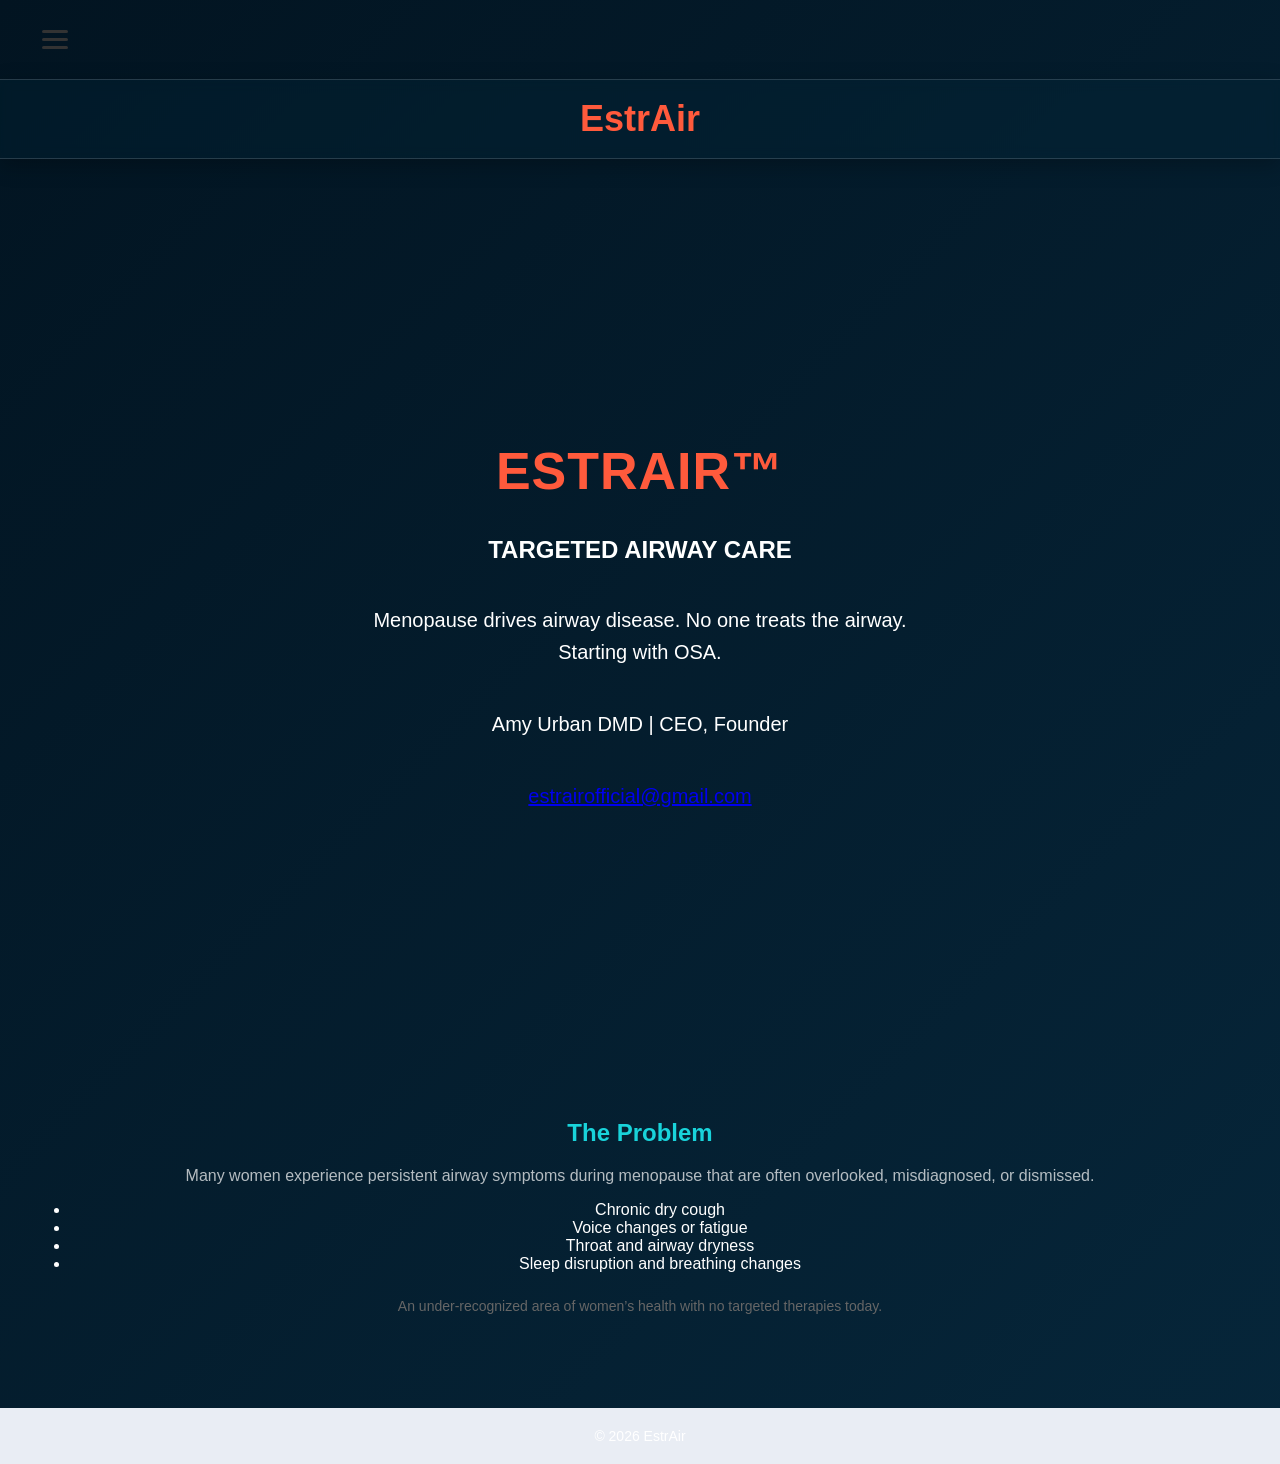
==== index.html @ f0785fed "Revise main title and enhance hero section content Updated main title and added hero subtitle and st" ====
<!DOCTYPE html>
<html>
<head>
<title>EstrAir</title>
<meta name="viewport" content="width=device-width, initial-scale=1">

<link rel="icon" type="image/png" href="favicon.png">

<link rel="stylesheet" href="style.css">
  
</head>

<body>

<nav>

<div class="menu-container">

<div class="menu-icon">
<span></span>
<span></span>
<span></span>
</div>

<div class="menu-dropdown">
<a href="index.html" class="active">Home</a>
<a href="about.html">About</a>
<a href="science.html">Science</a>
<a href="contact.html">Contact</a>
</div>

</div>

<div class="logo">

</div>

</nav>

<div class="full-banner">
  <h1>EstrAir</h1>
</div>

<div class="hero">

<h1 class="main-title">ESTRAIR™</h1>

<h2 class="hero-subtitle">TARGETED AIRWAY CARE</h2>

<p class="hero-statement">
Menopause drives airway disease. No one treats the airway.
<br>
Starting with OSA.
</p>

<p class="hero-founder">
Amy Urban DMD | CEO, Founder
</p>

<p class="hero-email">
<a href="mailto:estrairofficial@gmail.com">estrairofficial@gmail.com</a>
</p>

</div>

<section class="problem">

<h2>The Problem</h2>

<p>
Many women experience persistent airway symptoms during menopause that are often overlooked, misdiagnosed, or dismissed.
</p>

<ul>
<li>Chronic dry cough</li>
<li>Voice changes or fatigue</li>
<li>Throat and airway dryness</li>
<li>Sleep disruption and breathing changes</li>
</ul>

<p style="margin-top:25px; font-size:14px; color:#666;">
An under-recognized area of women’s health with no targeted therapies today.
</p>
  
</section>

<footer>
© 2026 EstrAir
</footer>

</body>
</html>
---- style.css ----
body{
margin:0;
font-family:Arial, sans-serif;
background:linear-gradient(135deg,#021421,#06263A);
color:white;
}

/* NAVIGATION BAR */

nav{
background:transparent;
padding:20px 40px;
box-shadow:none;

position:relative;
z-index:1000;
}

/* MENU CONTAINER */

.menu-container{
position:relative;
margin-left:-10px;
}

/* HAMBURGER ICON */

.menu-icon{
display:flex;
flex-direction:column;
gap:5px;
cursor:pointer;
padding:10px 12px;
border-radius:6px;
transition:background .2s ease;
}

.menu-icon:hover{
background:#FFF3ED;
}

/* HAMBURGER BARS */

.menu-icon span{
display:block;
width:26px;
height:3px;
background:#333;
border-radius:2px;
transition:all .3s ease;
}

/* X TRANSFORM */

.menu-container:hover .menu-icon span:nth-child(1){
transform:translateY(8px) rotate(45deg);
}

.menu-container:hover .menu-icon span:nth-child(2){
opacity:0;
}

.menu-container:hover .menu-icon span:nth-child(3){
transform:translateY(-8px) rotate(-45deg);
}

/* DROPDOWN */

.menu-dropdown a:hover{
color:#FF5A3C;
background:rgba(255,255,255,0.05);
}

.menu-dropdown{
opacity:0;
transform:translateY(-10px);
pointer-events:none;

position:absolute;
top:100%;
left:0;

background:rgba(0,0,0,0.9);
backdrop-filter:blur(10px);

border-radius:10px;
padding:8px 0;
min-width:200px;

transition:opacity .25s ease, transform .25s ease;
z-index:1001;
}

.menu-container:hover .menu-dropdown{
opacity:1;
transform:translateY(0);
pointer-events:auto;
transition-delay:0s;
}

/* MENU LINKS */

.menu-dropdown a{
display:block;
padding:12px 20px;
text-decoration:none;
color:white;
font-weight:600;
transition:background .2s ease, color .2s ease;
}

.menu-dropdown{
z-index:1001;
}

.menu-dropdown a:hover{
background:#FFF3ED;
color:#F26A3D;
}

/* LOGO */

.logo img{
height:50px;
display:block;
}

.logo{
display:flex;
align-items:center;
}

/* HERO SECTION */

.hero{
min-height:80vh;
display:flex;
flex-direction:column;
justify-content:center;
align-items:center;
text-align:center;
padding:80px 30px 40px 30px;
}

.hero h1{
font-size:52px;
margin-bottom:15px;
}



.subhead{
font-size:22px;
font-weight:400;
margin-bottom:20px;
opacity:.9;
}

.hero p{
font-size:20px;
max-width:700px;
line-height:1.6;
}

.cta{
margin-top:25px;
padding:14px 28px;
font-size:16px;
font-weight:600;
border:none;
border-radius:8px;
background:white;
color:#3E7F80;
cursor:pointer;
transition:all .25s ease;
}

.cta:hover{
background:#FFF3ED;
color:#F26A3D;
}

/* FOOTER */

footer{
text-align:center;
padding:20px;
background:#e9edf4;
font-size:14px;
}

/* CONTENT PAGE STYLING */

.page{
max-width:900px;
margin:auto;
padding:80px 30px;
}

/* PAGE TITLES */

.page h1{
font-size:42px;
color:#3E7F80;
margin-bottom:12px;
position:relative;
}

.page h1::after{
content:"";
display:block;
width:70px;
height:4px;
background:#F26A3D;
margin-top:12px;
border-radius:2px;
}

/* TEXT */

.page p{
font-size:18px;
line-height:1.7;
margin-bottom:20px;
}

/* LISTS */

.page ul{
line-height:1.7;
font-size:18px;
}

/* SUBTLE SECTION CARD */

.page-card{
background:rgba(255,255,255,0.05);
padding:40px;
border-radius:12px;
backdrop-filter:blur(6px);
-webkit-backdrop-filter:blur(6px);

border:1px solid rgba(255,255,255,0.1);
box-shadow:0 6px 20px rgba(0,0,0,0.3);
}

.page p{
color:rgba(255,255,255,0.75);
}

.page ul{
color:white;
}

.problem{
padding:80px 30px;
text-align:center;
background:transparent;
}

.problem h2{
color:#19D3DA;
}

.problem p{
color:rgba(255,255,255,0.7);
}

.problem li{
color:white;
}

@keyframes fadeInUp{
from{
opacity:0;
transform:translateY(10px);
}
to{
opacity:1;
transform:translateY(0);
}
}

.main-title{
font-size:72px;
font-weight:700;
color:#FF5A3C;
margin-bottom:20px;
letter-spacing:1px;
}

.divider{
width:220px;
height:4px;
background:#FF5A3C;
margin:20px auto 30px auto;
border-radius:2px;
}

.tagline{
font-size:36px;
font-weight:400;
color:#19D3DA;
margin-bottom:20px;
max-width:900px;
}

.subtext{
font-size:20px;
color:rgba(255,255,255,0.6);
}

/* FORCE DARK CARDS */
.page-card{
background:rgba(255,255,255,0.05) !important;
color:white !important;

backdrop-filter:blur(6px);
-webkit-backdrop-filter:blur(6px);

border:1px solid rgba(255,255,255,0.1);
box-shadow:0 6px 20px rgba(0,0,0,0.3);
}

.page,
.page p,
.page h1,
.page ul,
.page li{
color:white !important;
}

.full-banner{
width:100%;
background:rgba(0, 45, 65, 0.25);

padding:18px 0;
margin:0 0 20px 0;

display:flex;
justify-content:center;
align-items:center;

backdrop-filter:blur(6px);
-webkit-backdrop-filter:blur(6px);

border-top:1px solid rgba(255,255,255,0.15);
border-bottom:1px solid rgba(255,255,255,0.15);

box-shadow:0 6px 20px rgba(0,0,0,0.25);
}

.full-banner h1{
margin:0;
font-size:36px;
color:#FF5A3C;
}
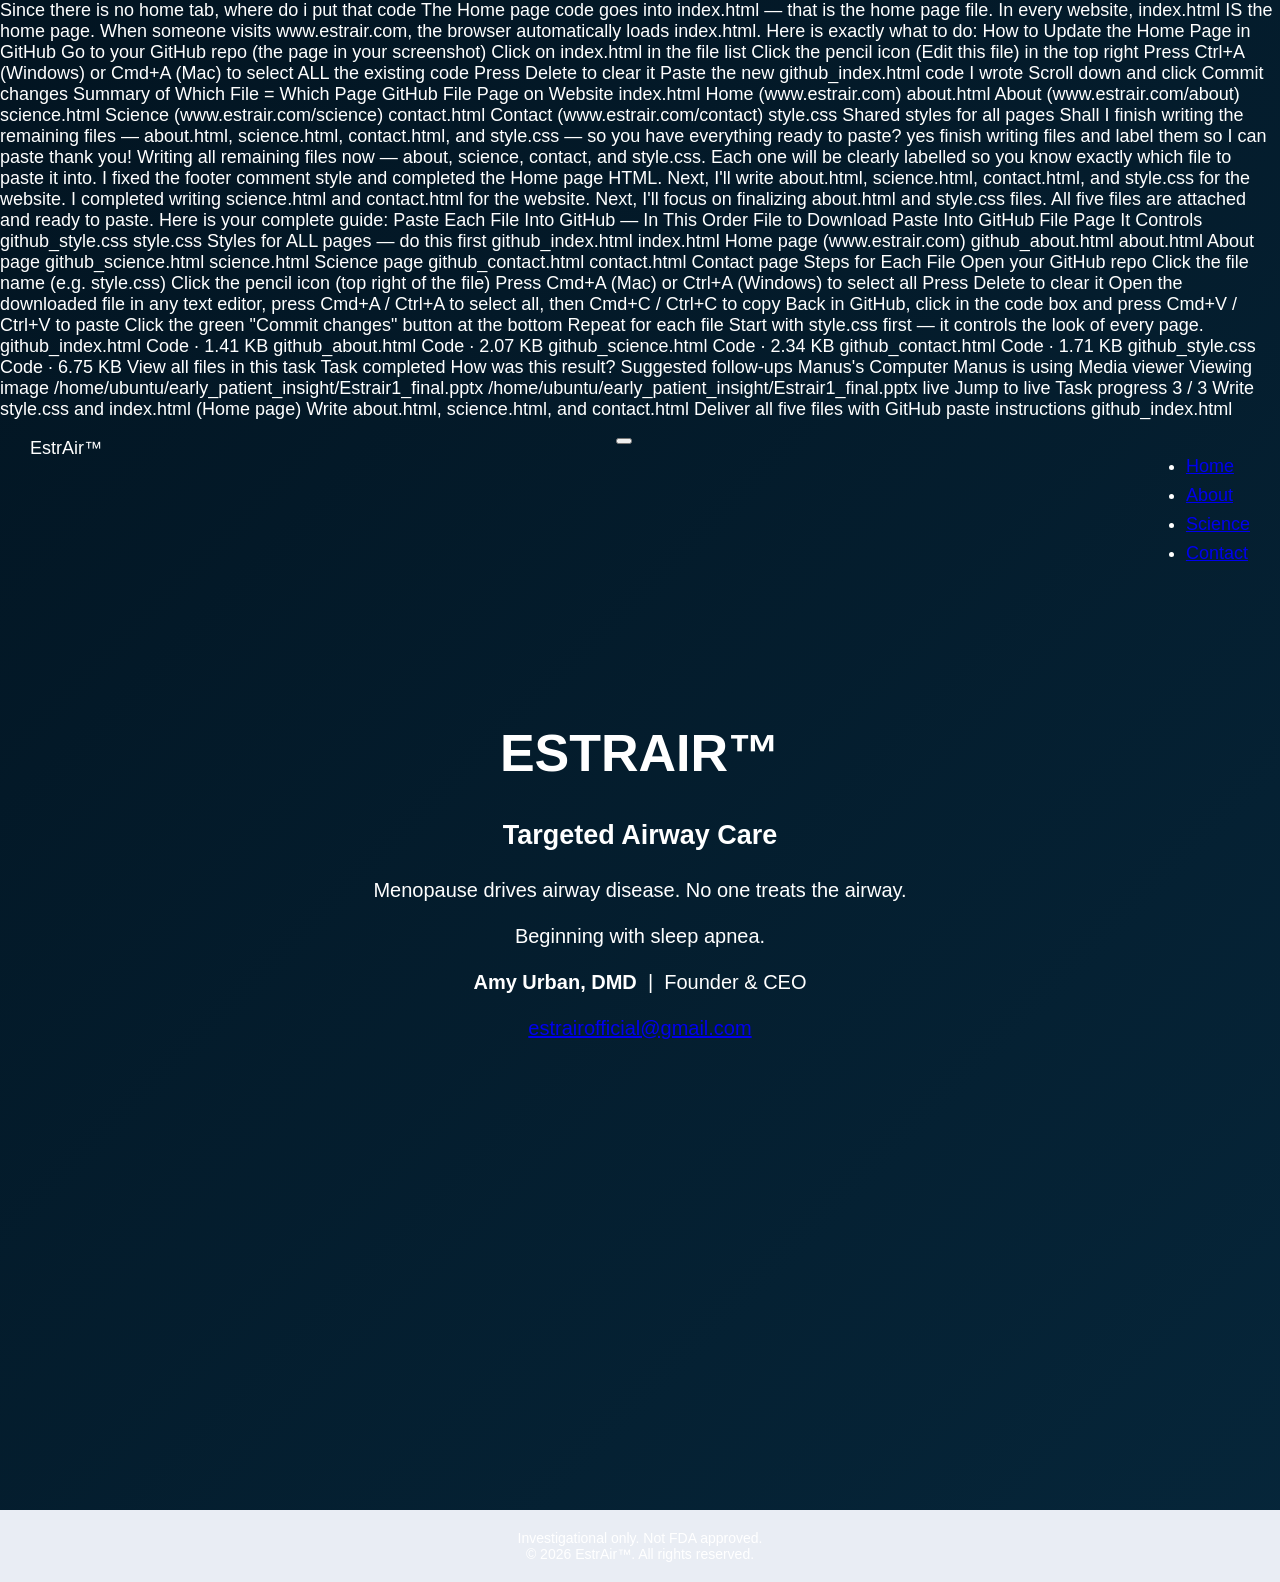
==== commit 3a079d12: "Revise index.html for home page layout and content Updated the home page HTML structure and content." ====
--- a/index.html
+++ b/index.html
@@ -1,92 +1,141 @@
+
+Since there is no home tab, where do i put that code
+The Home page code goes into index.html — that is the home page file. In every website, index.html IS the home page. When someone visits www.estrair.com, the browser automatically loads index.html.
+Here is exactly what to do:
+How to Update the Home Page in GitHub
+Go to your GitHub repo (the page in your screenshot)
+Click on index.html in the file list
+Click the pencil icon (Edit this file) in the top right
+Press Ctrl+A (Windows) or Cmd+A (Mac) to select ALL the existing code
+Press Delete to clear it
+Paste the new github_index.html code I wrote
+Scroll down and click Commit changes
+Summary of Which File = Which Page
+GitHub File
+Page on Website
+index.html
+Home (www.estrair.com)
+about.html
+About (www.estrair.com/about)
+science.html
+Science (www.estrair.com/science)
+contact.html
+Contact (www.estrair.com/contact)
+style.css
+Shared styles for all pages
+Shall I finish writing the remaining files — about.html, science.html, contact.html, and style.css — so you have everything ready to paste?
+yes finish writing files and label them so I can paste thank you!
+Writing all remaining files now — about, science, contact, and style.css. Each one will be clearly labelled so you know exactly which file to paste it into.
+I fixed the footer comment style and completed the Home page HTML. Next, I'll write about.html, science.html, contact.html, and style.css for the website.
+I completed writing science.html and contact.html for the website. Next, I'll focus on finalizing about.html and style.css files.
+All five files are attached and ready to paste. Here is your complete guide:
+Paste Each File Into GitHub — In This Order
+File to Download
+Paste Into GitHub File
+Page It Controls
+github_style.css
+style.css
+Styles for ALL pages — do this first
+github_index.html
+index.html
+Home page (www.estrair.com)
+github_about.html
+about.html
+About page
+github_science.html
+science.html
+Science page
+github_contact.html
+contact.html
+Contact page
+Steps for Each File
+Open your GitHub repo
+Click the file name (e.g. style.css)
+Click the pencil icon (top right of the file)
+Press Cmd+A (Mac) or Ctrl+A (Windows) to select all
+Press Delete to clear it
+Open the downloaded file in any text editor, press Cmd+A / Ctrl+A to select all, then Cmd+C / Ctrl+C to copy
+Back in GitHub, click in the code box and press Cmd+V / Ctrl+V to paste
+Click the green "Commit changes" button at the bottom
+Repeat for each file
+Start with style.css first — it controls the look of every page.
+github_index.html
+Code · 1.41 KB
+github_about.html
+Code · 2.07 KB
+github_science.html
+Code · 2.34 KB
+github_contact.html
+Code · 1.71 KB
+github_style.css
+Code · 6.75 KB
+View all files in this task
+Task completed
+How was this result?
+Suggested follow-ups
+
+
+
+Manus's Computer
+Manus is using Media viewer
+Viewing image
+/home/ubuntu/early_patient_insight/Estrair1_final.pptx
+/home/ubuntu/early_patient_insight/Estrair1_final.pptx
+
+
+live
+
+Jump to live
+Task progress
+
+3 / 3
+Write style.css and index.html (Home page)
+Write about.html, science.html, and contact.html
+Deliver all five files with GitHub paste instructions
+github_index.html
 <!DOCTYPE html>
-<html>
+<html lang="en">
 <head>
-<title>EstrAir</title>
-<meta name="viewport" content="width=device-width, initial-scale=1">
-
-<link rel="icon" type="image/png" href="favicon.png">
-
-<link rel="stylesheet" href="style.css">
-  
+  <meta charset="UTF-8" />
+  <meta name="viewport" content="width=device-width, initial-scale=1.0" />
+  <title>EstrAir</title>
+  <link rel="stylesheet" href="style.css" />
+  <link rel="icon" href="favicon.png" />
 </head>
-
 <body>
 
-<nav>
+  <!-- Navigation -->
+  <nav>
+    <span class="nav-logo">EstrAir&trade;</span>
+    <button class="nav-toggle" onclick="document.querySelector('.nav-links').classList.toggle('open')" aria-label="Menu">
+      <span></span><span></span><span></span>
+    </button>
+    <ul class="nav-links">
+      <li><a href="index.html" class="active">Home</a></li>
+      <li><a href="about.html">About</a></li>
+      <li><a href="science.html">Science</a></li>
+      <li><a href="contact.html">Contact</a></li>
+    </ul>
+  </nav>
 
-<div class="menu-container">
+  <!-- Hero Section -->
+  <main class="hero">
+    <h1>ESTRAIR&trade;</h1>
+    <h2>Targeted Airway Care</h2>
+    <div class="hero-divider"></div>
+    <p>Menopause drives airway disease. No one treats the airway.</p>
+    <p>Beginning with sleep apnea.</p>
+    <div class="founder">
+      <p><strong>Amy Urban, DMD</strong> &nbsp;|&nbsp; Founder &amp; CEO</p>
+      <p><a href="mailto:estrairofficial@gmail.com">estrairofficial@gmail.com</a></p>
+    </div>
+  </main>
 
-<div class="menu-icon">
-<span></span>
-<span></span>
-<span></span>
-</div>
-
-<div class="menu-dropdown">
-<a href="index.html" class="active">Home</a>
-<a href="about.html">About</a>
-<a href="science.html">Science</a>
-<a href="contact.html">Contact</a>
-</div>
-
-</div>
-
-<div class="logo">
-
-</div>
-
-</nav>
-
-<div class="full-banner">
-  <h1>EstrAir</h1>
-</div>
-
-<div class="hero">
-
-<h1 class="main-title">ESTRAIR™</h1>
-
-<h2 class="hero-subtitle">TARGETED AIRWAY CARE</h2>
-
-<p class="hero-statement">
-Menopause drives airway disease. No one treats the airway.
-<br>
-Starting with OSA.
-</p>
-
-<p class="hero-founder">
-Amy Urban DMD | CEO, Founder
-</p>
-
-<p class="hero-email">
-<a href="mailto:estrairofficial@gmail.com">estrairofficial@gmail.com</a>
-</p>
-
-</div>
-
-<section class="problem">
-
-<h2>The Problem</h2>
-
-<p>
-Many women experience persistent airway symptoms during menopause that are often overlooked, misdiagnosed, or dismissed.
-</p>
-
-<ul>
-<li>Chronic dry cough</li>
-<li>Voice changes or fatigue</li>
-<li>Throat and airway dryness</li>
-<li>Sleep disruption and breathing changes</li>
-</ul>
-
-<p style="margin-top:25px; font-size:14px; color:#666;">
-An under-recognized area of women’s health with no targeted therapies today.
-</p>
-  
-</section>
-
-<footer>
-© 2026 EstrAir
-</footer>
+  <!-- Footer -->
+  <footer>
+    <div>Investigational only. Not FDA approved.</div>
+    <div class="copyright">&copy; 2026 EstrAir&trade;. All rights reserved.</div>
+  </footer>
 
 </body>
 </html>
--- a/style.css
+++ b/style.css
@@ -9,125 +9,83 @@
 
 nav{
 background:transparent;
-padding:20px 40px;
+padding:18px 30px 8px 30px;
 box-shadow:none;
 
 position:relative;
 z-index:1000;
-}
-
-/* MENU CONTAINER */
+
+display:flex;
+justify-content:space-between;
+align-items:flex-start;
+}
+
+/* MENU */
 
 .menu-container{
 position:relative;
-margin-left:-10px;
-}
-
-/* HAMBURGER ICON */
+z-index:2000;
+}
 
 .menu-icon{
+background:none;
+border:none;
+cursor:pointer;
 display:flex;
 flex-direction:column;
 gap:5px;
-cursor:pointer;
-padding:10px 12px;
-border-radius:6px;
-transition:background .2s ease;
-}
-
-.menu-icon:hover{
-background:#FFF3ED;
-}
-
-/* HAMBURGER BARS */
+padding:10px;
+}
 
 .menu-icon span{
+width:28px;
+height:3px;
+background:white;
+border-radius:3px;
 display:block;
-width:26px;
-height:3px;
-background:#333;
-border-radius:2px;
-transition:all .3s ease;
-}
-
-/* X TRANSFORM */
-
-.menu-container:hover .menu-icon span:nth-child(1){
-transform:translateY(8px) rotate(45deg);
-}
-
-.menu-container:hover .menu-icon span:nth-child(2){
-opacity:0;
-}
-
-.menu-container:hover .menu-icon span:nth-child(3){
-transform:translateY(-8px) rotate(-45deg);
-}
-
-/* DROPDOWN */
-
-.menu-dropdown a:hover{
-color:#FF5A3C;
-background:rgba(255,255,255,0.05);
 }
 
 .menu-dropdown{
-opacity:0;
-transform:translateY(-10px);
-pointer-events:none;
-
+display:none;
 position:absolute;
-top:100%;
+top:52px;
 left:0;
-
-background:rgba(0,0,0,0.9);
-backdrop-filter:blur(10px);
-
-border-radius:10px;
-padding:8px 0;
-min-width:200px;
-
-transition:opacity .25s ease, transform .25s ease;
-z-index:1001;
-}
-
-.menu-container:hover .menu-dropdown{
-opacity:1;
-transform:translateY(0);
-pointer-events:auto;
-transition-delay:0s;
-}
-
-/* MENU LINKS */
+background:rgba(0,0,0,.94);
+border-radius:12px;
+min-width:220px;
+padding:10px 0;
+box-shadow:0 12px 24px rgba(0,0,0,.4);
+}
+
+.menu-dropdown.show{
+display:block;
+}
 
 .menu-dropdown a{
 display:block;
-padding:12px 20px;
+padding:14px 22px;
+color:white;
 text-decoration:none;
-color:white;
+font-size:22px;
 font-weight:600;
-transition:background .2s ease, color .2s ease;
-}
-
-.menu-dropdown{
-z-index:1001;
 }
 
 .menu-dropdown a:hover{
-background:#FFF3ED;
-color:#F26A3D;
+background:rgba(255,255,255,.08);
+color:#FF5A3C;
 }
 
 /* LOGO */
-
-.logo img{
-height:50px;
-display:block;
-}
 
 .logo{
 display:flex;
 align-items:center;
+margin-top:18px;
+}
+
+.logo img{
+height:30px;
+display:block;
 }
 
 /* HERO SECTION */
@@ -330,28 +288,202 @@
 color:white !important;
 }
 
-.full-banner{
-width:100%;
-background:rgba(0, 45, 65, 0.25);
-
-padding:18px 0;
-margin:0 0 20px 0;
-
+/* NEW HOME HERO */
+
+.main-title{
+font-size:96px;
+font-weight:800;
+letter-spacing:2px;
+color:#FF5A3C;
+margin:0 0 2px 0;
+line-height:.92;
+}
+
+.hero-subtitle{
+font-size:28px;
+font-weight:700;
+color:white;
+margin-top:0;
+margin-bottom:34px;
+letter-spacing:1px;
+}
+
+.hero-statement{
+font-size:34px;
+font-weight:400;
+color:#19D3DA;
+line-height:1.45;
+max-width:950px;
+margin-bottom:65px;
+}
+
+.hero-founder{
+font-size:24px;
+margin-top:22px;
+margin-bottom:6px;
+font-weight:400;
+}
+
+.hero-email a{
+font-size:20px;
+color:#7EEBFF;
+text-decoration:none;
+display:inline-block;
+margin-top:0;
+}
+
+.hero-email a:hover{
+color:#FF5A3C;
+}
+
+.hero{
+min-height:88vh;
 display:flex;
-justify-content:center;
+flex-direction:column;
+justify-content:flex-start;
 align-items:center;
-
-backdrop-filter:blur(6px);
--webkit-backdrop-filter:blur(6px);
-
-border-top:1px solid rgba(255,255,255,0.15);
-border-bottom:1px solid rgba(255,255,255,0.15);
-
-box-shadow:0 6px 20px rgba(0,0,0,0.25);
-}
-
-.full-banner h1{
-margin:0;
-font-size:36px;
-color:#FF5A3C;
-}
+text-align:center;
+padding:90px 30px 30px 30px;
+}
+
+@media (max-width: 768px){
+
+nav{
+padding:14px 16px 6px 16px;
+}
+
+.logo{
+margin-top:12px;
+}
+
+.logo img{
+height:26px;
+}
+
+.main-title{
+font-size:46px;
+}
+
+.hero-subtitle{
+font-size:20px;
+margin-bottom:28px;
+}
+
+.hero-statement{
+font-size:22px;
+line-height:1.45;
+margin-bottom:35px;
+}
+
+.hero-founder{
+font-size:18px;
+}
+
+.hero-email a{
+font-size:16px;
+}
+
+.hero{
+padding:40px 20px 60px 20px;
+min-height:82vh;
+}
+
+.menu-dropdown{
+top:42px;
+min-width:170px;
+}
+
+.menu-dropdown a{
+font-size:18px;
+padding:14px 18px;
+}
+
+footer{
+font-size:12px;
+padding:18px;
+}
+
+}
+
+p,
+li,
+.hero-statement,
+.hero-founder,
+.hero-email,
+.page p,
+.problem p{
+font-weight:400 !important;
+}
+
+.science-note{
+font-size:15px;
+line-height:1.5;
+color:rgba(255,255,255,0.62);
+margin-top:8px;
+margin-bottom:0;
+font-weight:400;
+}
+
+p{
+margin-top:0;
+margin-bottom:14px;
+}
+
+li{
+margin-bottom:8px;
+}
+
+.page{
+padding:60px 30px;
+}
+
+.hero-statement{
+margin-bottom:28px;
+line-height:1.35;
+}
+
+.page p,
+.problem p{
+line-height:1.55;
+}
+
+.page-disclaimer{
+font-size:13px;
+line-height:1.4;
+color:rgba(255,255,255,0.52);
+margin-top:18px;
+margin-bottom:0;
+font-weight:400;
+}
+
+/* FORCE SCIENCE NOTES SMALLER */
+.science-note{
+font-size:14px !important;
+line-height:1.45 !important;
+color:rgba(255,255,255,0.58) !important;
+margin-top:6px !important;
+margin-bottom:0 !important;
+font-weight:400 !important;
+max-width:700px;
+}
+
+/* GLOBAL TYPOGRAPHY BOOST */
+
+body{
+font-size:18px;
+}
+
+.page p,
+.problem p,
+.page li,
+.problem li{
+font-size:20px;
+}
+
+.page h1{
+font-size:46px;
+}
+
+.menu-dropdown a{
+font-size:24px;
+}
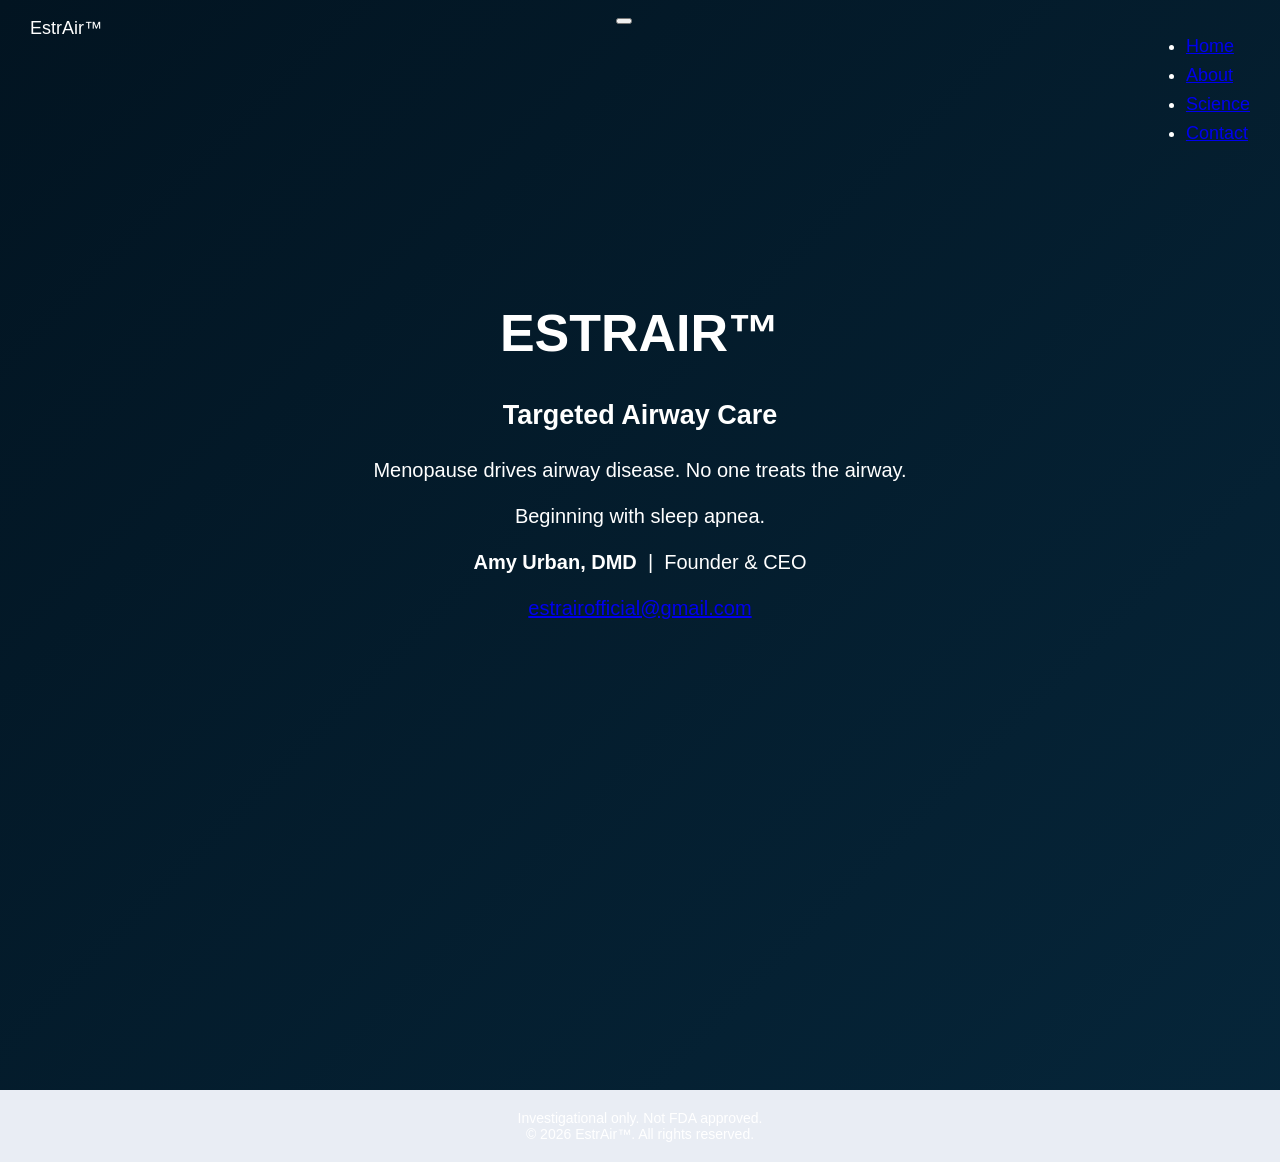
==== commit 41c6e2dc: "Complete Home page HTML and update instructions Updated the index.html file with the complete Home p" ====
--- a/index.html
+++ b/index.html
@@ -1,98 +1,3 @@
-
-Since there is no home tab, where do i put that code
-The Home page code goes into index.html — that is the home page file. In every website, index.html IS the home page. When someone visits www.estrair.com, the browser automatically loads index.html.
-Here is exactly what to do:
-How to Update the Home Page in GitHub
-Go to your GitHub repo (the page in your screenshot)
-Click on index.html in the file list
-Click the pencil icon (Edit this file) in the top right
-Press Ctrl+A (Windows) or Cmd+A (Mac) to select ALL the existing code
-Press Delete to clear it
-Paste the new github_index.html code I wrote
-Scroll down and click Commit changes
-Summary of Which File = Which Page
-GitHub File
-Page on Website
-index.html
-Home (www.estrair.com)
-about.html
-About (www.estrair.com/about)
-science.html
-Science (www.estrair.com/science)
-contact.html
-Contact (www.estrair.com/contact)
-style.css
-Shared styles for all pages
-Shall I finish writing the remaining files — about.html, science.html, contact.html, and style.css — so you have everything ready to paste?
-yes finish writing files and label them so I can paste thank you!
-Writing all remaining files now — about, science, contact, and style.css. Each one will be clearly labelled so you know exactly which file to paste it into.
-I fixed the footer comment style and completed the Home page HTML. Next, I'll write about.html, science.html, contact.html, and style.css for the website.
-I completed writing science.html and contact.html for the website. Next, I'll focus on finalizing about.html and style.css files.
-All five files are attached and ready to paste. Here is your complete guide:
-Paste Each File Into GitHub — In This Order
-File to Download
-Paste Into GitHub File
-Page It Controls
-github_style.css
-style.css
-Styles for ALL pages — do this first
-github_index.html
-index.html
-Home page (www.estrair.com)
-github_about.html
-about.html
-About page
-github_science.html
-science.html
-Science page
-github_contact.html
-contact.html
-Contact page
-Steps for Each File
-Open your GitHub repo
-Click the file name (e.g. style.css)
-Click the pencil icon (top right of the file)
-Press Cmd+A (Mac) or Ctrl+A (Windows) to select all
-Press Delete to clear it
-Open the downloaded file in any text editor, press Cmd+A / Ctrl+A to select all, then Cmd+C / Ctrl+C to copy
-Back in GitHub, click in the code box and press Cmd+V / Ctrl+V to paste
-Click the green "Commit changes" button at the bottom
-Repeat for each file
-Start with style.css first — it controls the look of every page.
-github_index.html
-Code · 1.41 KB
-github_about.html
-Code · 2.07 KB
-github_science.html
-Code · 2.34 KB
-github_contact.html
-Code · 1.71 KB
-github_style.css
-Code · 6.75 KB
-View all files in this task
-Task completed
-How was this result?
-Suggested follow-ups
-
-
-
-Manus's Computer
-Manus is using Media viewer
-Viewing image
-/home/ubuntu/early_patient_insight/Estrair1_final.pptx
-/home/ubuntu/early_patient_insight/Estrair1_final.pptx
-
-
-live
-
-Jump to live
-Task progress
-
-3 / 3
-Write style.css and index.html (Home page)
-Write about.html, science.html, and contact.html
-Deliver all five files with GitHub paste instructions
-github_index.html
 <!DOCTYPE html>
 <html lang="en">
 <head>
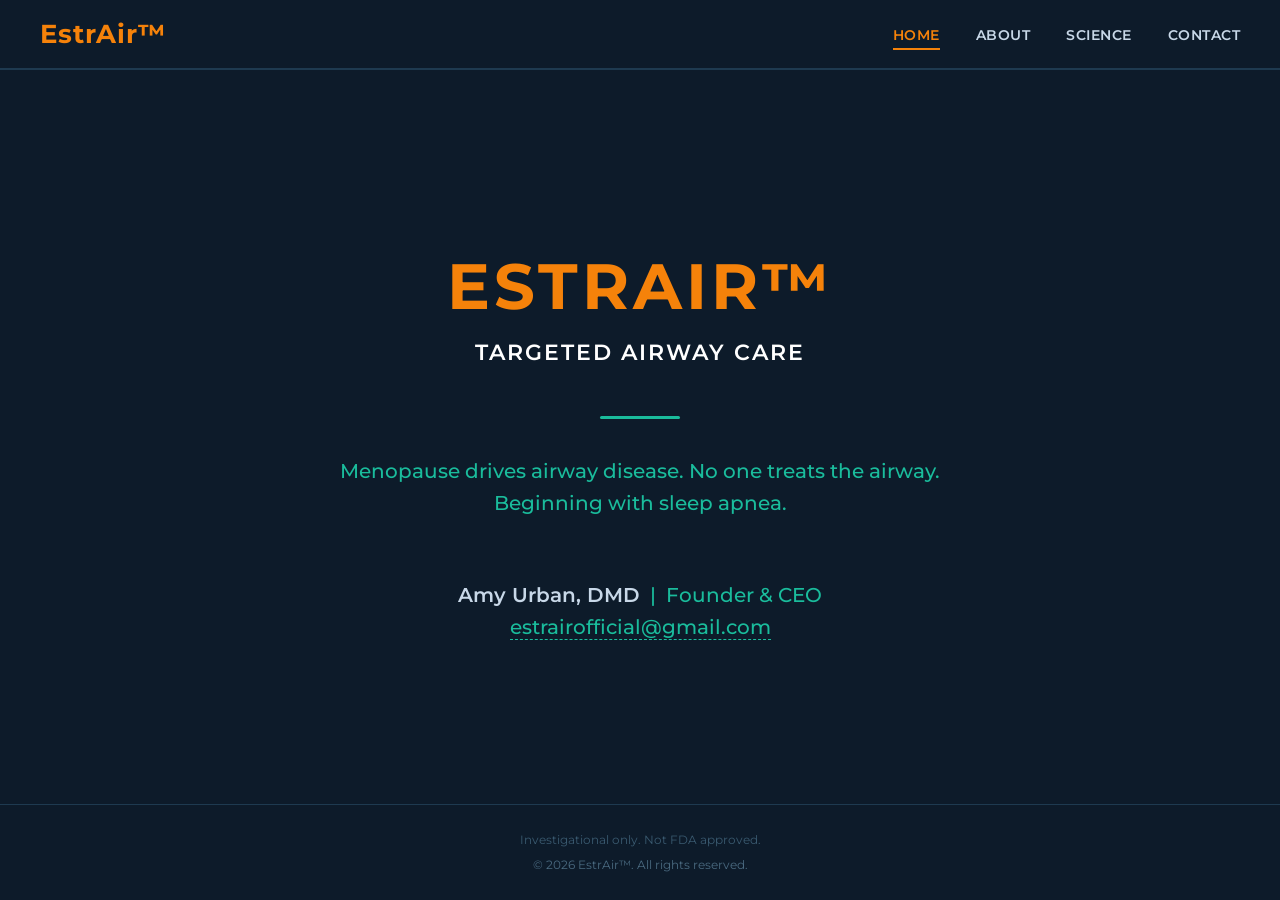
==== commit 5216f498: "Re-add nav logo to index.html" ====
--- a/index.html
+++ b/index.html
@@ -8,13 +8,11 @@
   <link rel="icon" href="favicon.png" />
 </head>
 <body>
-
-  <!-- Navigation -->
   <nav>
-    <span class="nav-logo">EstrAir&trade;</span>
     <button class="nav-toggle" onclick="document.querySelector('.nav-links').classList.toggle('open')" aria-label="Menu">
       <span></span><span></span><span></span>
     </button>
+    <span class="nav-logo">EstrAir&trade;</span>
     <ul class="nav-links">
       <li><a href="index.html" class="active">Home</a></li>
       <li><a href="about.html">About</a></li>
@@ -22,8 +20,6 @@
       <li><a href="contact.html">Contact</a></li>
     </ul>
   </nav>
-
-  <!-- Hero Section -->
   <main class="hero">
     <h1>ESTRAIR&trade;</h1>
     <h2>Targeted Airway Care</h2>
@@ -35,12 +31,9 @@
       <p><a href="mailto:estrairofficial@gmail.com">estrairofficial@gmail.com</a></p>
     </div>
   </main>
-
-  <!-- Footer -->
   <footer>
     <div>Investigational only. Not FDA approved.</div>
     <div class="copyright">&copy; 2026 EstrAir&trade;. All rights reserved.</div>
   </footer>
-
 </body>
 </html>
--- a/style.css
+++ b/style.css
@@ -1,489 +1,56 @@
-body{
-margin:0;
-font-family:Arial, sans-serif;
-background:linear-gradient(135deg,#021421,#06263A);
-color:white;
+@import url('https://fonts.googleapis.com/css2?family=Montserrat:wght@400;500;600;700&display=swap' );
+
+*, *::before, *::after { box-sizing: border-box; margin: 0; padding: 0; }
+html { scroll-behavior: smooth; }
+body { font-family: 'Montserrat', sans-serif; background-color: #0D1B2A; color: #C8D8E8; min-height: 100vh; display: flex; flex-direction: column; }
+a { text-decoration: none; color: inherit; }
+
+nav { background-color: #0D1B2A; border-bottom: 2px solid #1E3A50; padding: 0 40px; display: flex; align-items: center; justify-content: space-between; height: 70px; position: sticky; top: 0; z-index: 100; }
+.nav-logo { font-size: 26px; font-weight: 700; color: #F5820A; letter-spacing: 1px; }
+.nav-links { display: flex; gap: 36px; list-style: none; }
+.nav-links a { font-size: 14px; font-weight: 600; color: #C8D8E8; letter-spacing: 0.5px; text-transform: uppercase; padding-bottom: 4px; border-bottom: 2px solid transparent; transition: color 0.25s, border-color 0.25s; }
+.nav-links a:hover, .nav-links a.active { color: #F5820A; border-bottom-color: #F5820A; }
+.nav-toggle { display: none; flex-direction: column; gap: 5px; cursor: pointer; background: none; border: none; padding: 4px; }
+.nav-toggle span { display: block; width: 26px; height: 2px; background: #C8D8E8; border-radius: 2px; }
+
+.page-wrapper { flex: 1; display: flex; justify-content: center; align-items: flex-start; padding: 80px 20px; }
+.card { background-color: #162535; border-radius: 14px; padding: 60px 64px; max-width: 820px; width: 100%; box-shadow: 0 12px 40px rgba(0,0,0,0.5); }
+.card.accent-orange { border-top: 5px solid #F5820A; }
+.card.accent-teal { border-top: 5px solid #1ABC9C; }
+.card h1 { font-size: 34px; font-weight: 700; color: #FFFFFF; margin-bottom: 24px; padding-bottom: 14px; border-bottom: 3px solid #F5820A; display: inline-block; }
+.card.accent-teal h1 { border-bottom-color: #1ABC9C; }
+.card p { font-size: 18px; line-height: 1.85; color: #C8D8E8; margin-bottom: 22px; }
+.card p.highlight { color: #1ABC9C; font-weight: 600; }
+
+.card ul.science-list { list-style: none; padding: 0; margin-bottom: 28px; }
+.card ul.science-list li { font-size: 18px; line-height: 1.85; color: #C8D8E8; margin-bottom: 16px; padding-left: 32px; position: relative; }
+.card ul.science-list li::before { content: "•"; color: #F5820A; font-size: 22px; font-weight: 700; position: absolute; left: 0; top: 0px; }
+
+.disclaimer { margin-top: 40px; font-size: 12px; line-height: 1.7; color: #6B8BA4; font-style: italic; border-top: 1px solid #1E3A50; padding-top: 18px; }
+
+.email-btn { display: inline-block; margin-top: 10px; font-size: 18px; font-weight: 600; color: #1ABC9C; padding: 16px 32px; border: 2px solid #1ABC9C; border-radius: 8px; background-color: rgba(26,188,156,0.06); transition: background-color 0.3s, color 0.3s; }
+.email-btn:hover { background-color: #1ABC9C; color: #0D1B2A; }
+
+footer { text-align: center; padding: 24px 20px; font-size: 12px; color: #3A5A70; border-top: 1px solid #1E3A50; line-height: 1.8; }
+footer .copyright { color: #4A6A80; font-size: 12px; margin-top: 4px; }
+
+.hero { flex: 1; display: flex; flex-direction: column; justify-content: center; align-items: center; text-align: center; padding: 100px 20px 80px; }
+.hero h1 { font-size: 64px; font-weight: 700; color: #F5820A; letter-spacing: 4px; margin-bottom: 14px; }
+.hero h2 { font-size: 22px; font-weight: 600; color: #FFFFFF; letter-spacing: 2px; margin-bottom: 50px; text-transform: uppercase; }
+.hero-divider { width: 80px; height: 3px; background: #1ABC9C; margin: 0 auto 40px; border-radius: 2px; }
+.hero p { font-size: 20px; color: #1ABC9C; margin-bottom: 8px; font-weight: 500; }
+.hero .founder { margin-top: 60px; font-size: 15px; color: #7A9BB5; }
+.hero .founder strong { color: #C8D8E8; font-weight: 600; }
+.hero .founder a { color: #1ABC9C; border-bottom: 1px dashed #1ABC9C; }
+.hero .founder a:hover { color: #F5820A; }
+
+@media (max-width: 768px) {
+  .nav-links { display: none; flex-direction: column; position: absolute; top: 70px; left: 0; right: 0; background: #0D1B2A; padding: 20px 30px; gap: 20px; border-bottom: 2px solid #1E3A50; }
+  .nav-links.open { display: flex; }
+  .nav-toggle { display: flex; }
+  .hero h1 { font-size: 42px; }
+  .hero h2 { font-size: 18px; }
+  .card { padding: 40px 24px; }
+  .card h1 { font-size: 26px; }
+  .card p, .card ul.science-list li { font-size: 16px; }
 }
-
-/* NAVIGATION BAR */
-
-nav{
-background:transparent;
-padding:18px 30px 8px 30px;
-box-shadow:none;
-
-position:relative;
-z-index:1000;
-
-display:flex;
-justify-content:space-between;
-align-items:flex-start;
-}
-
-/* MENU */
-
-.menu-container{
-position:relative;
-z-index:2000;
-}
-
-.menu-icon{
-background:none;
-border:none;
-cursor:pointer;
-display:flex;
-flex-direction:column;
-gap:5px;
-padding:10px;
-}
-
-.menu-icon span{
-width:28px;
-height:3px;
-background:white;
-border-radius:3px;
-display:block;
-}
-
-.menu-dropdown{
-display:none;
-position:absolute;
-top:52px;
-left:0;
-background:rgba(0,0,0,.94);
-border-radius:12px;
-min-width:220px;
-padding:10px 0;
-box-shadow:0 12px 24px rgba(0,0,0,.4);
-}
-
-.menu-dropdown.show{
-display:block;
-}
-
-.menu-dropdown a{
-display:block;
-padding:14px 22px;
-color:white;
-text-decoration:none;
-font-size:22px;
-font-weight:600;
-}
-
-.menu-dropdown a:hover{
-background:rgba(255,255,255,.08);
-color:#FF5A3C;
-}
-
-/* LOGO */
-
-.logo{
-display:flex;
-align-items:center;
-margin-top:18px;
-}
-
-.logo img{
-height:30px;
-display:block;
-}
-
-/* HERO SECTION */
-
-.hero{
-min-height:80vh;
-display:flex;
-flex-direction:column;
-justify-content:center;
-align-items:center;
-text-align:center;
-padding:80px 30px 40px 30px;
-}
-
-.hero h1{
-font-size:52px;
-margin-bottom:15px;
-}
-
-
-
-.subhead{
-font-size:22px;
-font-weight:400;
-margin-bottom:20px;
-opacity:.9;
-}
-
-.hero p{
-font-size:20px;
-max-width:700px;
-line-height:1.6;
-}
-
-.cta{
-margin-top:25px;
-padding:14px 28px;
-font-size:16px;
-font-weight:600;
-border:none;
-border-radius:8px;
-background:white;
-color:#3E7F80;
-cursor:pointer;
-transition:all .25s ease;
-}
-
-.cta:hover{
-background:#FFF3ED;
-color:#F26A3D;
-}
-
-/* FOOTER */
-
-footer{
-text-align:center;
-padding:20px;
-background:#e9edf4;
-font-size:14px;
-}
-
-/* CONTENT PAGE STYLING */
-
-.page{
-max-width:900px;
-margin:auto;
-padding:80px 30px;
-}
-
-/* PAGE TITLES */
-
-.page h1{
-font-size:42px;
-color:#3E7F80;
-margin-bottom:12px;
-position:relative;
-}
-
-.page h1::after{
-content:"";
-display:block;
-width:70px;
-height:4px;
-background:#F26A3D;
-margin-top:12px;
-border-radius:2px;
-}
-
-/* TEXT */
-
-.page p{
-font-size:18px;
-line-height:1.7;
-margin-bottom:20px;
-}
-
-/* LISTS */
-
-.page ul{
-line-height:1.7;
-font-size:18px;
-}
-
-/* SUBTLE SECTION CARD */
-
-.page-card{
-background:rgba(255,255,255,0.05);
-padding:40px;
-border-radius:12px;
-backdrop-filter:blur(6px);
--webkit-backdrop-filter:blur(6px);
-
-border:1px solid rgba(255,255,255,0.1);
-box-shadow:0 6px 20px rgba(0,0,0,0.3);
-}
-
-.page p{
-color:rgba(255,255,255,0.75);
-}
-
-.page ul{
-color:white;
-}
-
-.problem{
-padding:80px 30px;
-text-align:center;
-background:transparent;
-}
-
-.problem h2{
-color:#19D3DA;
-}
-
-.problem p{
-color:rgba(255,255,255,0.7);
-}
-
-.problem li{
-color:white;
-}
-
-@keyframes fadeInUp{
-from{
-opacity:0;
-transform:translateY(10px);
-}
-to{
-opacity:1;
-transform:translateY(0);
-}
-}
-
-.main-title{
-font-size:72px;
-font-weight:700;
-color:#FF5A3C;
-margin-bottom:20px;
-letter-spacing:1px;
-}
-
-.divider{
-width:220px;
-height:4px;
-background:#FF5A3C;
-margin:20px auto 30px auto;
-border-radius:2px;
-}
-
-.tagline{
-font-size:36px;
-font-weight:400;
-color:#19D3DA;
-margin-bottom:20px;
-max-width:900px;
-}
-
-.subtext{
-font-size:20px;
-color:rgba(255,255,255,0.6);
-}
-
-/* FORCE DARK CARDS */
-.page-card{
-background:rgba(255,255,255,0.05) !important;
-color:white !important;
-
-backdrop-filter:blur(6px);
--webkit-backdrop-filter:blur(6px);
-
-border:1px solid rgba(255,255,255,0.1);
-box-shadow:0 6px 20px rgba(0,0,0,0.3);
-}
-
-.page,
-.page p,
-.page h1,
-.page ul,
-.page li{
-color:white !important;
-}
-
-/* NEW HOME HERO */
-
-.main-title{
-font-size:96px;
-font-weight:800;
-letter-spacing:2px;
-color:#FF5A3C;
-margin:0 0 2px 0;
-line-height:.92;
-}
-
-.hero-subtitle{
-font-size:28px;
-font-weight:700;
-color:white;
-margin-top:0;
-margin-bottom:34px;
-letter-spacing:1px;
-}
-
-.hero-statement{
-font-size:34px;
-font-weight:400;
-color:#19D3DA;
-line-height:1.45;
-max-width:950px;
-margin-bottom:65px;
-}
-
-.hero-founder{
-font-size:24px;
-margin-top:22px;
-margin-bottom:6px;
-font-weight:400;
-}
-
-.hero-email a{
-font-size:20px;
-color:#7EEBFF;
-text-decoration:none;
-display:inline-block;
-margin-top:0;
-}
-
-.hero-email a:hover{
-color:#FF5A3C;
-}
-
-.hero{
-min-height:88vh;
-display:flex;
-flex-direction:column;
-justify-content:flex-start;
-align-items:center;
-text-align:center;
-padding:90px 30px 30px 30px;
-}
-
-@media (max-width: 768px){
-
-nav{
-padding:14px 16px 6px 16px;
-}
-
-.logo{
-margin-top:12px;
-}
-
-.logo img{
-height:26px;
-}
-
-.main-title{
-font-size:46px;
-}
-
-.hero-subtitle{
-font-size:20px;
-margin-bottom:28px;
-}
-
-.hero-statement{
-font-size:22px;
-line-height:1.45;
-margin-bottom:35px;
-}
-
-.hero-founder{
-font-size:18px;
-}
-
-.hero-email a{
-font-size:16px;
-}
-
-.hero{
-padding:40px 20px 60px 20px;
-min-height:82vh;
-}
-
-.menu-dropdown{
-top:42px;
-min-width:170px;
-}
-
-.menu-dropdown a{
-font-size:18px;
-padding:14px 18px;
-}
-
-footer{
-font-size:12px;
-padding:18px;
-}
-
-}
-
-p,
-li,
-.hero-statement,
-.hero-founder,
-.hero-email,
-.page p,
-.problem p{
-font-weight:400 !important;
-}
-
-.science-note{
-font-size:15px;
-line-height:1.5;
-color:rgba(255,255,255,0.62);
-margin-top:8px;
-margin-bottom:0;
-font-weight:400;
-}
-
-p{
-margin-top:0;
-margin-bottom:14px;
-}
-
-li{
-margin-bottom:8px;
-}
-
-.page{
-padding:60px 30px;
-}
-
-.hero-statement{
-margin-bottom:28px;
-line-height:1.35;
-}
-
-.page p,
-.problem p{
-line-height:1.55;
-}
-
-.page-disclaimer{
-font-size:13px;
-line-height:1.4;
-color:rgba(255,255,255,0.52);
-margin-top:18px;
-margin-bottom:0;
-font-weight:400;
-}
-
-/* FORCE SCIENCE NOTES SMALLER */
-.science-note{
-font-size:14px !important;
-line-height:1.45 !important;
-color:rgba(255,255,255,0.58) !important;
-margin-top:6px !important;
-margin-bottom:0 !important;
-font-weight:400 !important;
-max-width:700px;
-}
-
-/* GLOBAL TYPOGRAPHY BOOST */
-
-body{
-font-size:18px;
-}
-
-.page p,
-.problem p,
-.page li,
-.problem li{
-font-size:20px;
-}
-
-.page h1{
-font-size:46px;
-}
-
-.menu-dropdown a{
-font-size:24px;
-}
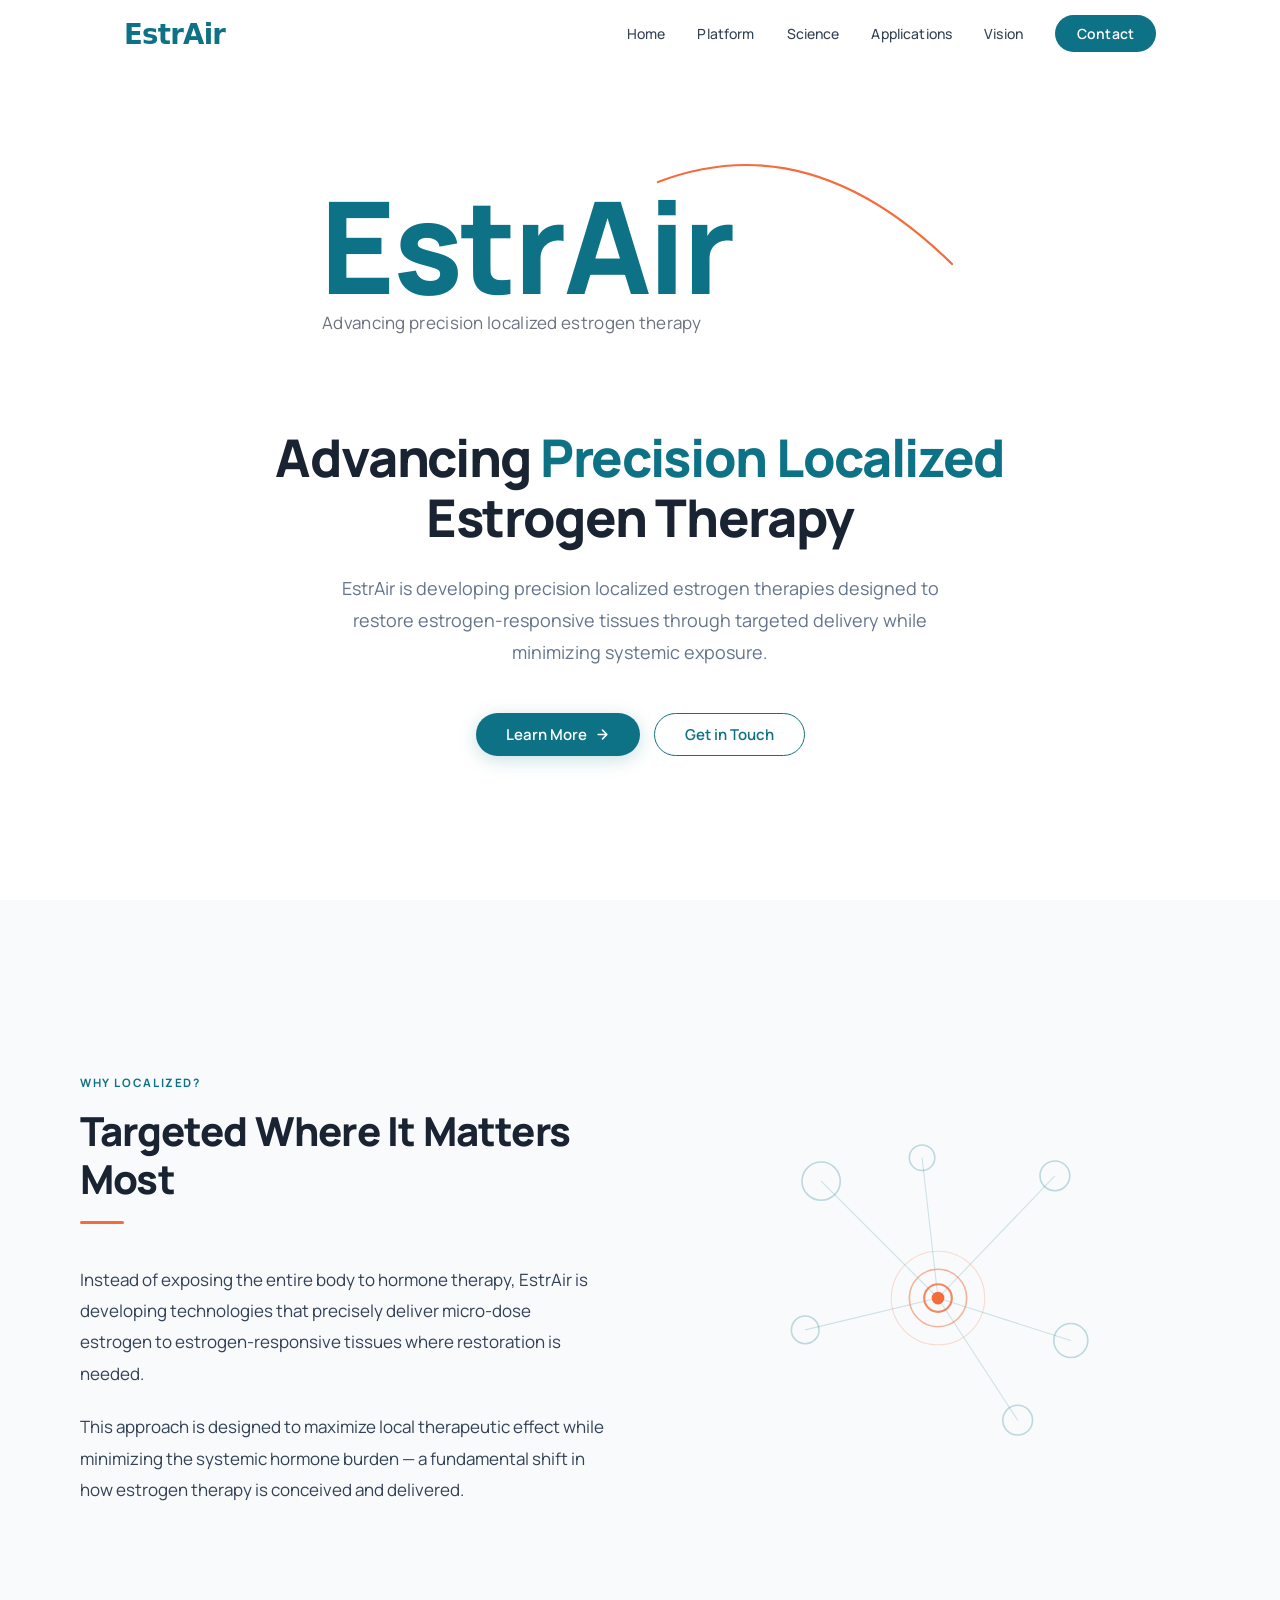
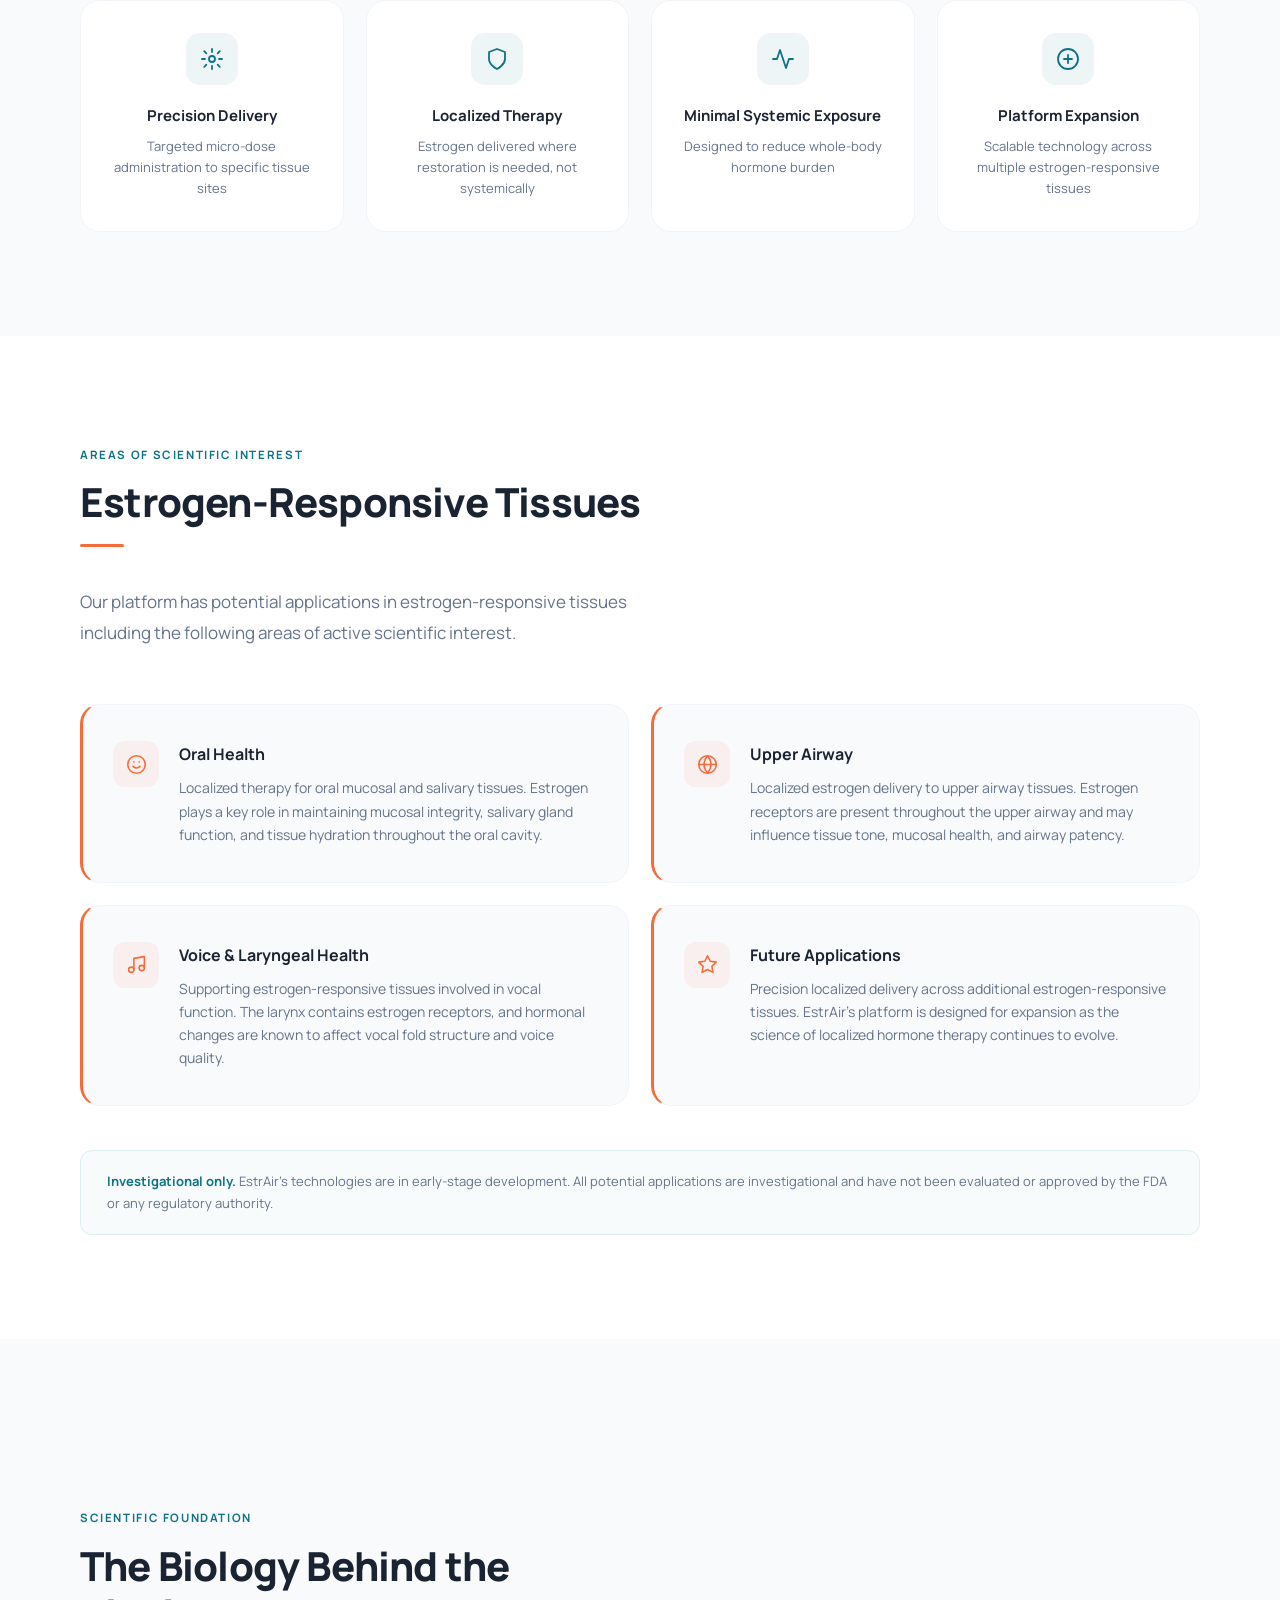
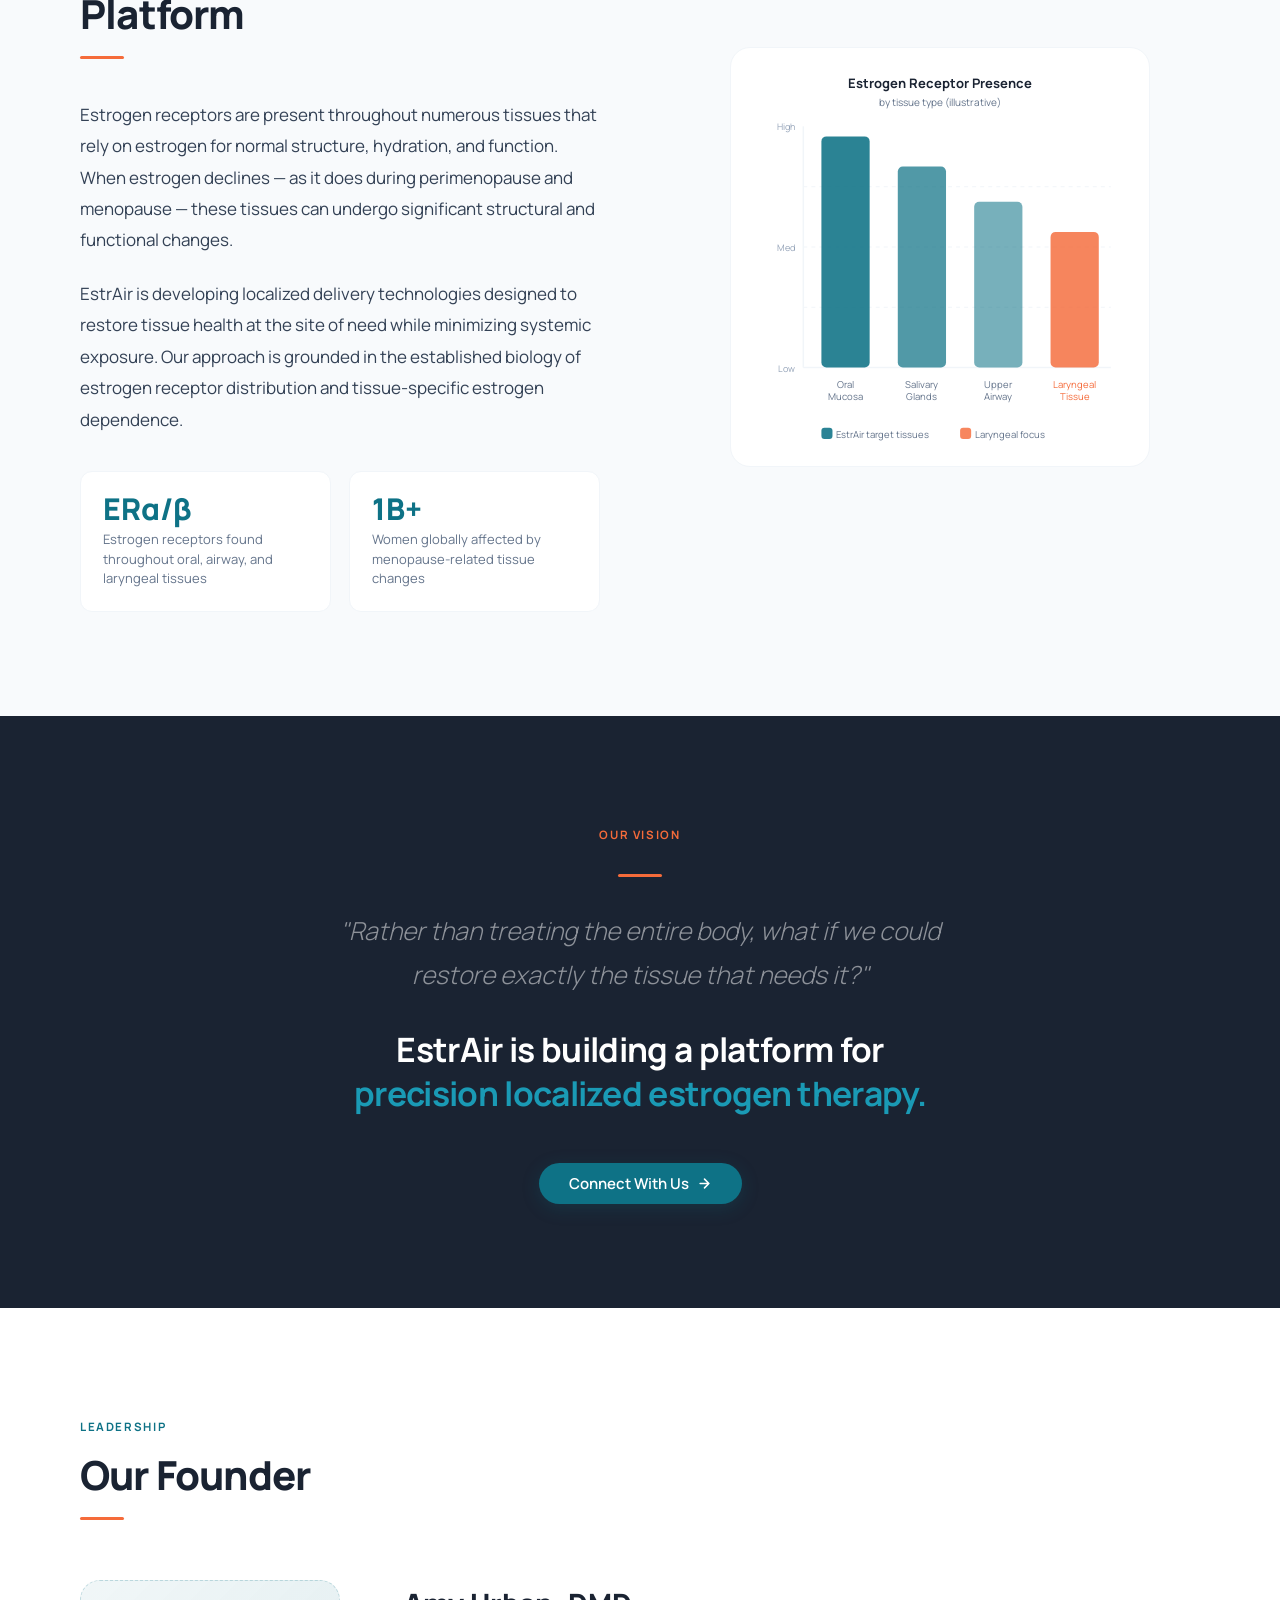
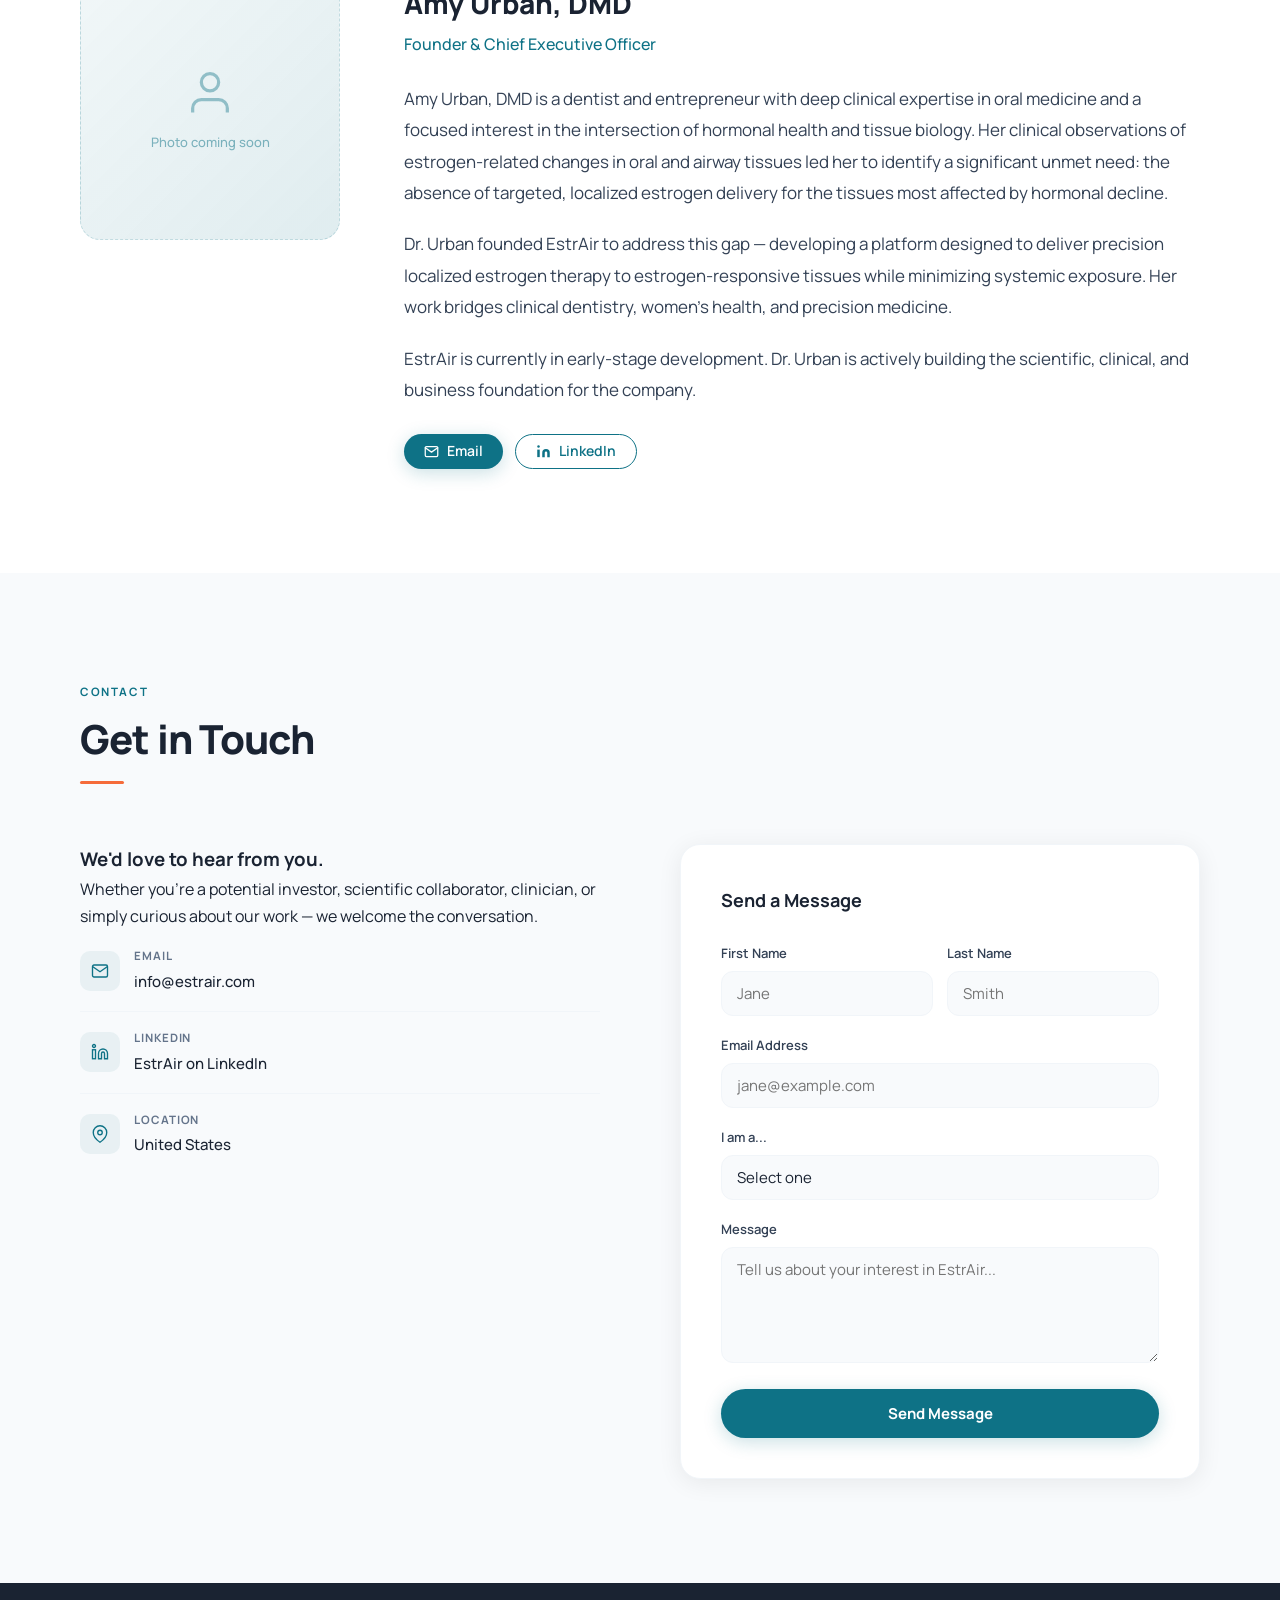
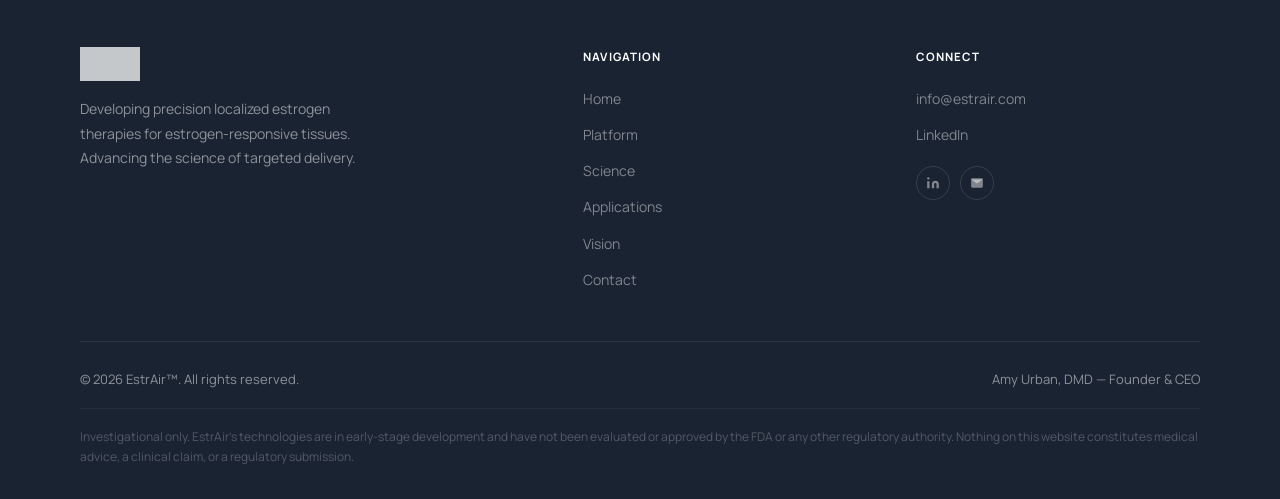
==== commit 344853ec: "Redesign: investor-quality single-page site - Pure SVG animated logo hero: arc draws from i-dot to o" ====
--- a/index.html
+++ b/index.html
@@ -3,37 +3,789 @@
 <head>
   <meta charset="UTF-8" />
   <meta name="viewport" content="width=device-width, initial-scale=1.0" />
-  <title>EstrAir</title>
+
+  <!-- Primary Meta -->
+  <title>EstrAir™ — Precision Localized Estrogen Therapy</title>
+  <meta name="description" content="EstrAir is developing precision localized estrogen therapies designed to restore estrogen-responsive tissues through targeted delivery while minimizing systemic exposure." />
+  <meta name="keywords" content="EstrAir, localized estrogen therapy, precision medicine, biotech, estrogen-responsive tissues, menopause, airway health, oral health, laryngeal health" />
+  <meta name="author" content="Amy Urban, DMD" />
+  <meta name="robots" content="index, follow" />
+  <link rel="canonical" href="https://www.estrair.com/" />
+
+  <!-- OpenGraph -->
+  <meta property="og:type"        content="website" />
+  <meta property="og:url"         content="https://www.estrair.com/" />
+  <meta property="og:title"       content="EstrAir™ — Precision Localized Estrogen Therapy" />
+  <meta property="og:description" content="EstrAir is developing precision localized estrogen therapies designed to restore estrogen-responsive tissues through targeted delivery while minimizing systemic exposure." />
+  <meta property="og:image"       content="https://www.estrair.com/logo.jpg" />
+  <meta property="og:image:width"  content="1456" />
+  <meta property="og:image:height" content="816" />
+  <meta property="og:site_name"   content="EstrAir" />
+
+  <!-- Twitter Card -->
+  <meta name="twitter:card"        content="summary_large_image" />
+  <meta name="twitter:title"       content="EstrAir™ — Precision Localized Estrogen Therapy" />
+  <meta name="twitter:description" content="Precision localized estrogen therapy. Targeted delivery. Minimal systemic exposure." />
+  <meta name="twitter:image"       content="https://www.estrair.com/logo.jpg" />
+
+  <!-- Favicons -->
+  <link rel="icon"             type="image/x-icon"  href="favicon.ico" />
+  <link rel="icon"             type="image/png"     href="favicon.png" sizes="32x32" />
+  <link rel="apple-touch-icon"                      href="apple-touch-icon.png" />
+
+  <!-- Fonts -->
+  <link rel="preconnect" href="https://fonts.googleapis.com" />
+  <link rel="preconnect" href="https://fonts.gstatic.com" crossorigin />
+  <link href="https://fonts.googleapis.com/css2?family=Manrope:wght@300;400;500;600;700;800&display=swap" rel="stylesheet" />
+
+  <!-- Stylesheet -->
   <link rel="stylesheet" href="style.css" />
-  <link rel="icon" href="favicon.png" />
+
+  <!-- Structured Data -->
+  <script type="application/ld+json">
+  {
+    "@context": "https://schema.org",
+    "@type": "Organization",
+    "name": "EstrAir",
+    "url": "https://www.estrair.com",
+    "logo": "https://www.estrair.com/logo.jpg",
+    "description": "EstrAir is developing precision localized estrogen therapies designed to restore estrogen-responsive tissues through targeted delivery while minimizing systemic exposure.",
+    "founder": {
+      "@type": "Person",
+      "name": "Amy Urban",
+      "jobTitle": "Founder & CEO"
+    },
+    "contactPoint": {
+      "@type": "ContactPoint",
+      "email": "info@estrair.com",
+      "contactType": "general"
+    }
+  }
+  </script>
 </head>
 <body>
-  <nav>
-    <button class="nav-toggle" onclick="document.querySelector('.nav-links').classList.toggle('open')" aria-label="Menu">
-      <span></span><span></span><span></span>
+
+<!-- ═══════════════════════════════════════════════════════════
+     NAVIGATION
+════════════════════════════════════════════════════════════ -->
+<nav id="nav" role="navigation" aria-label="Main navigation">
+  <div class="nav-wrap">
+    <a href="#home" class="nav-logo" aria-label="EstrAir — go to homepage">
+      <img src="logo-nav.svg" alt="EstrAir" width="120" height="32" />
+    </a>
+
+    <ul class="nav-links" id="nav-links" role="list">
+      <li><a href="#home">Home</a></li>
+      <li><a href="#platform">Platform</a></li>
+      <li><a href="#science">Science</a></li>
+      <li><a href="#applications">Applications</a></li>
+      <li><a href="#vision">Vision</a></li>
+      <li><a href="#contact" class="nav-cta">Contact</a></li>
+    </ul>
+
+    <button class="nav-burger" id="burger"
+            aria-label="Toggle navigation menu"
+            aria-expanded="false"
+            aria-controls="nav-links">
+      <span></span>
+      <span></span>
+      <span></span>
     </button>
-    <span class="nav-logo">EstrAir&trade;</span>
-    <ul class="nav-links">
-      <li><a href="index.html" class="active">Home</a></li>
-      <li><a href="about.html">About</a></li>
-      <li><a href="science.html">Science</a></li>
-      <li><a href="contact.html">Contact</a></li>
-    </ul>
-  </nav>
-  <main class="hero">
-    <h1>ESTRAIR&trade;</h1>
-    <h2>Targeted Airway Care</h2>
-    <div class="hero-divider"></div>
-    <p>Menopause drives airway disease. No one treats the airway.</p>
-    <p>Beginning with sleep apnea.</p>
-    <div class="founder">
-      <p><strong>Amy Urban, DMD</strong> &nbsp;|&nbsp; Founder &amp; CEO</p>
-      <p><a href="mailto:estrairofficial@gmail.com">estrairofficial@gmail.com</a></p>
-    </div>
-  </main>
-  <footer>
-    <div>Investigational only. Not FDA approved.</div>
-    <div class="copyright">&copy; 2026 EstrAir&trade;. All rights reserved.</div>
-  </footer>
+  </div>
+</nav>
+
+
+<!-- ═══════════════════════════════════════════════════════════
+     HERO
+════════════════════════════════════════════════════════════ -->
+<section id="home" aria-label="Hero — EstrAir">
+
+  <div class="hero-inner">
+
+    <!-- Animated logo: pure SVG — wordmark + arc animation, no image masking needed -->
+    <div class="hero-logo-wrap">
+      <!--
+        All elements drawn in SVG:
+          • "EstrAir" wordmark in Manrope 800, teal #0E7286
+          • Teal i-dot (already part of the letter, but we add a reference dot
+            at the i-dot position as the arc start point)
+          • Animated arc draws itself from the i-dot to the endpoint
+          • Teal travel dot rides the arc
+          • Orange bullseye appears at the endpoint
+          • Tagline below in gray
+
+        SVG viewBox: 600 × 200 (proportional to the logo layout)
+        Key coordinates (in this 600×200 space):
+          i-dot center : (338, 28)  — above the "i" in EstrAir
+          arc control  : (460, -30) — peak of the arc above the wordmark
+          arc endpoint : (590, 90)  — right side, below baseline
+      -->
+      <svg id="hero-logo-svg"
+           class="hero-logo-svg"
+           viewBox="0 0 640 220"
+           preserveAspectRatio="xMidYMid meet"
+           xmlns="http://www.w3.org/2000/svg"
+           role="img"
+           aria-label="EstrAir — Advancing precision localized estrogen therapy">
+
+        <defs>
+          <!-- Google Fonts Manrope loaded via CSS; SVG text uses it -->
+        </defs>
+
+        <!-- Wordmark: EstrAir in Manrope ExtraBold -->
+        <text id="hero-wordmark"
+              x="0" y="130"
+              font-family="Manrope, 'Plus Jakarta Sans', Inter, system-ui, sans-serif"
+              font-size="128"
+              font-weight="800"
+              fill="#0E7286"
+              letter-spacing="-3"
+              opacity="0">
+          EstrAir
+        </text>
+
+        <!-- Tagline -->
+        <text id="hero-tagline"
+              x="2" y="165"
+              font-family="Manrope, 'Plus Jakarta Sans', Inter, system-ui, sans-serif"
+              font-size="17"
+              font-weight="400"
+              fill="#6B7280"
+              letter-spacing="0.3"
+              opacity="0">
+          Advancing precision localized estrogen therapy
+        </text>
+
+        <!--
+          Arc animation elements.
+          Coordinates in 640×220 viewBox:
+            i-dot : approx x=338, y=18  (above the dot of the letter i)
+            control: x=490, y=-40       (arc peak, above the canvas)
+            endpoint: x=632, y=100      (right edge, mid-height)
+        -->
+
+        <!-- Animated arc path -->
+        <path id="hero-arc-draw"
+              d="M 338 18 Q 490 -40 632 100"
+              fill="none"
+              stroke="#F56B3A"
+              stroke-width="2.2"
+              stroke-linecap="round"
+              opacity="0" />
+
+        <!-- Motion path (invisible) for JS getPointAtLength() -->
+        <path id="hero-arc"
+              d="M 338 18 Q 490 -40 632 100"
+              fill="none"
+              stroke="none" />
+
+        <!-- Travel dot: teal, JS animates position -->
+        <circle id="hero-travel-dot"
+                cx="338" cy="18" r="7"
+                fill="#0E7286"
+                opacity="0" />
+
+        <!-- Bullseye at endpoint (632, 100) -->
+        <g id="hero-bullseye">
+          <!-- Outer ring -->
+          <circle class="bs-layer" cx="632" cy="100" r="22"
+                  fill="none" stroke="#F56B3A" stroke-width="1"
+                  data-opacity="0.35"
+                  style="transform-origin: 632px 100px;" />
+          <!-- Inner ring -->
+          <circle class="bs-layer" cx="632" cy="100" r="13"
+                  fill="none" stroke="#F56B3A" stroke-width="1.5"
+                  data-opacity="0.7"
+                  style="transform-origin: 632px 100px;" />
+          <!-- Centre dot -->
+          <circle class="bs-layer" cx="632" cy="100" r="5.5"
+                  fill="#F56B3A"
+                  data-opacity="1"
+                  style="transform-origin: 632px 100px;" />
+        </g>
+
+      </svg>
+    </div>
+
+    <h1 class="hero-headline">
+      Advancing <em>Precision Localized</em><br />Estrogen Therapy
+    </h1>
+
+    <p class="hero-sub">
+      EstrAir is developing precision localized estrogen therapies designed to restore
+      estrogen-responsive tissues through targeted delivery while minimizing systemic exposure.
+    </p>
+
+    <div class="hero-btns">
+      <a href="#platform" class="btn btn-primary">
+        Learn More
+        <svg width="15" height="15" viewBox="0 0 24 24" fill="none"
+             stroke="currentColor" stroke-width="2.5"
+             stroke-linecap="round" stroke-linejoin="round"
+             aria-hidden="true">
+          <path d="M5 12h14M12 5l7 7-7 7"/>
+        </svg>
+      </a>
+      <a href="#contact" class="btn btn-ghost">Get in Touch</a>
+    </div>
+  </div>
+
+</section>
+
+
+<!-- ═══════════════════════════════════════════════════════════
+     PLATFORM — WHY LOCALIZED?
+════════════════════════════════════════════════════════════ -->
+<section id="platform" aria-labelledby="platform-title">
+  <div class="inner">
+
+    <!-- Why Localized grid -->
+    <div class="why-grid">
+      <div class="why-text reveal">
+        <span class="eyebrow">Why Localized?</span>
+        <h2 class="sec-title" id="platform-title">Targeted Where It Matters Most</h2>
+        <div class="bar"></div>
+        <p>
+          Instead of exposing the entire body to hormone therapy, EstrAir is developing
+          technologies that precisely deliver micro-dose estrogen to estrogen-responsive
+          tissues where restoration is needed.
+        </p>
+        <p>
+          This approach is designed to maximize local therapeutic effect while minimizing
+          the systemic hormone burden — a fundamental shift in how estrogen therapy is
+          conceived and delivered.
+        </p>
+      </div>
+
+      <!-- Convergence graphic — static, clean -->
+      <div class="conv-wrap reveal d2">
+        <svg class="conv-svg"
+             viewBox="0 0 320 320"
+             xmlns="http://www.w3.org/2000/svg"
+             role="img"
+             aria-label="Diagram showing localized delivery converging to a single target">
+
+          <!-- Outer tissue nodes -->
+          <circle cx="50"  cy="50"  r="18" fill="none" stroke="#0E7286" stroke-width="1.5" opacity="0.25"/>
+          <circle cx="270" cy="45"  r="14" fill="none" stroke="#0E7286" stroke-width="1.5" opacity="0.25"/>
+          <circle cx="35"  cy="190" r="13" fill="none" stroke="#0E7286" stroke-width="1.5" opacity="0.25"/>
+          <circle cx="285" cy="200" r="16" fill="none" stroke="#0E7286" stroke-width="1.5" opacity="0.25"/>
+          <circle cx="145" cy="28"  r="12" fill="none" stroke="#0E7286" stroke-width="1.5" opacity="0.25"/>
+          <circle cx="235" cy="275" r="14" fill="none" stroke="#0E7286" stroke-width="1.5" opacity="0.25"/>
+
+          <!-- Converging lines -->
+          <line x1="50"  y1="50"  x2="160" y2="160" stroke="#0E7286" stroke-width="1" opacity="0.18"/>
+          <line x1="270" y1="45"  x2="160" y2="160" stroke="#0E7286" stroke-width="1" opacity="0.18"/>
+          <line x1="35"  y1="190" x2="160" y2="160" stroke="#0E7286" stroke-width="1" opacity="0.18"/>
+          <line x1="285" y1="200" x2="160" y2="160" stroke="#0E7286" stroke-width="1" opacity="0.18"/>
+          <line x1="145" y1="28"  x2="160" y2="160" stroke="#0E7286" stroke-width="1" opacity="0.18"/>
+          <line x1="235" y1="275" x2="160" y2="160" stroke="#0E7286" stroke-width="1" opacity="0.18"/>
+
+          <!-- Bullseye target -->
+          <circle cx="160" cy="160" r="44" fill="none" stroke="#F56B3A" stroke-width="1"   opacity="0.22"/>
+          <circle cx="160" cy="160" r="27" fill="none" stroke="#F56B3A" stroke-width="1.5" opacity="0.5"/>
+          <circle cx="160" cy="160" r="13" fill="none" stroke="#F56B3A" stroke-width="2"   opacity="0.8"/>
+          <circle cx="160" cy="160" r="6"  fill="#F56B3A"/>
+        </svg>
+      </div>
+    </div><!-- /why-grid -->
+
+    <!-- Platform pillars -->
+    <div class="pillars">
+
+      <div class="pillar reveal d1">
+        <div class="pillar-ico" aria-hidden="true">
+          <svg viewBox="0 0 24 24"><circle cx="12" cy="12" r="3"/><path d="M12 2v3M12 19v3M4.22 4.22l2.12 2.12M17.66 17.66l2.12 2.12M2 12h3M19 12h3M4.22 19.78l2.12-2.12M17.66 6.34l2.12-2.12"/></svg>
+        </div>
+        <h3>Precision Delivery</h3>
+        <p>Targeted micro-dose administration to specific tissue sites</p>
+      </div>
+
+      <div class="pillar reveal d2">
+        <div class="pillar-ico" aria-hidden="true">
+          <svg viewBox="0 0 24 24"><path d="M12 22s8-4 8-10V5l-8-3-8 3v7c0 6 8 10 8 10z"/></svg>
+        </div>
+        <h3>Localized Therapy</h3>
+        <p>Estrogen delivered where restoration is needed, not systemically</p>
+      </div>
+
+      <div class="pillar reveal d3">
+        <div class="pillar-ico" aria-hidden="true">
+          <svg viewBox="0 0 24 24"><path d="M22 12h-4l-3 9L9 3l-3 9H2"/></svg>
+        </div>
+        <h3>Minimal Systemic Exposure</h3>
+        <p>Designed to reduce whole-body hormone burden</p>
+      </div>
+
+      <div class="pillar reveal d4">
+        <div class="pillar-ico" aria-hidden="true">
+          <svg viewBox="0 0 24 24"><circle cx="12" cy="12" r="10"/><line x1="12" y1="8" x2="12" y2="16"/><line x1="8" y1="12" x2="16" y2="12"/></svg>
+        </div>
+        <h3>Platform Expansion</h3>
+        <p>Scalable technology across multiple estrogen-responsive tissues</p>
+      </div>
+
+    </div><!-- /pillars -->
+  </div>
+</section>
+
+
+<!-- ═══════════════════════════════════════════════════════════
+     APPLICATIONS
+════════════════════════════════════════════════════════════ -->
+<section id="applications" aria-labelledby="app-title">
+  <div class="inner">
+
+    <div class="reveal">
+      <span class="eyebrow">Areas of Scientific Interest</span>
+      <h2 class="sec-title" id="app-title">Estrogen-Responsive Tissues</h2>
+      <div class="bar"></div>
+      <p class="sec-sub">
+        Our platform has potential applications in estrogen-responsive tissues including
+        the following areas of active scientific interest.
+      </p>
+    </div>
+
+    <div class="app-grid">
+
+      <div class="app-card reveal d1">
+        <div class="app-ico" aria-hidden="true">
+          <svg viewBox="0 0 24 24"><circle cx="12" cy="12" r="10"/><path d="M8 14s1.5 2 4 2 4-2 4-2"/><line x1="9" y1="9" x2="9.01" y2="9"/><line x1="15" y1="9" x2="15.01" y2="9"/></svg>
+        </div>
+        <div>
+          <h3>Oral Health</h3>
+          <p>Localized therapy for oral mucosal and salivary tissues. Estrogen plays a key role
+             in maintaining mucosal integrity, salivary gland function, and tissue hydration
+             throughout the oral cavity.</p>
+        </div>
+      </div>
+
+      <div class="app-card reveal d2">
+        <div class="app-ico" aria-hidden="true">
+          <svg viewBox="0 0 24 24"><path d="M12 2a10 10 0 0 1 0 20"/><path d="M12 2a10 10 0 0 0 0 20"/><path d="M2 12h20"/><path d="M12 2c-2.76 3.63-4 7.27-4 10s1.24 6.37 4 10"/><path d="M12 2c2.76 3.63 4 7.27 4 10s-1.24 6.37-4 10"/></svg>
+        </div>
+        <div>
+          <h3>Upper Airway</h3>
+          <p>Localized estrogen delivery to upper airway tissues. Estrogen receptors are present
+             throughout the upper airway and may influence tissue tone, mucosal health, and
+             airway patency.</p>
+        </div>
+      </div>
+
+      <div class="app-card reveal d3">
+        <div class="app-ico" aria-hidden="true">
+          <svg viewBox="0 0 24 24"><path d="M9 18V5l12-2v13"/><circle cx="6" cy="18" r="3"/><circle cx="18" cy="16" r="3"/></svg>
+        </div>
+        <div>
+          <h3>Voice &amp; Laryngeal Health</h3>
+          <p>Supporting estrogen-responsive tissues involved in vocal function. The larynx
+             contains estrogen receptors, and hormonal changes are known to affect vocal fold
+             structure and voice quality.</p>
+        </div>
+      </div>
+
+      <div class="app-card reveal d4">
+        <div class="app-ico" aria-hidden="true">
+          <svg viewBox="0 0 24 24"><polygon points="12 2 15.09 8.26 22 9.27 17 14.14 18.18 21.02 12 17.77 5.82 21.02 7 14.14 2 9.27 8.91 8.26 12 2"/></svg>
+        </div>
+        <div>
+          <h3>Future Applications</h3>
+          <p>Precision localized delivery across additional estrogen-responsive tissues.
+             EstrAir's platform is designed for expansion as the science of localized hormone
+             therapy continues to evolve.</p>
+        </div>
+      </div>
+
+    </div><!-- /app-grid -->
+
+    <div class="disclaimer reveal">
+      <strong>Investigational only.</strong> EstrAir's technologies are in early-stage
+      development. All potential applications are investigational and have not been evaluated
+      or approved by the FDA or any regulatory authority.
+    </div>
+
+  </div>
+</section>
+
+
+<!-- ═══════════════════════════════════════════════════════════
+     SCIENCE
+════════════════════════════════════════════════════════════ -->
+<section id="science" aria-labelledby="sci-title">
+  <div class="inner">
+    <div class="sci-grid">
+
+      <div class="sci-text reveal">
+        <span class="eyebrow">Scientific Foundation</span>
+        <h2 class="sec-title" id="sci-title">The Biology Behind the Platform</h2>
+        <div class="bar"></div>
+        <p>
+          Estrogen receptors are present throughout numerous tissues that rely on estrogen for
+          normal structure, hydration, and function. When estrogen declines — as it does during
+          perimenopause and menopause — these tissues can undergo significant structural and
+          functional changes.
+        </p>
+        <p>
+          EstrAir is developing localized delivery technologies designed to restore tissue health
+          at the site of need while minimizing systemic exposure. Our approach is grounded in the
+          established biology of estrogen receptor distribution and tissue-specific estrogen
+          dependence.
+        </p>
+        <div class="sci-stats">
+          <div class="sci-stat">
+            <div class="num">ERα/β</div>
+            <div class="lbl">Estrogen receptors found throughout oral, airway, and laryngeal tissues</div>
+          </div>
+          <div class="sci-stat">
+            <div class="num">1B+</div>
+            <div class="lbl">Women globally affected by menopause-related tissue changes</div>
+          </div>
+        </div>
+      </div>
+
+      <div class="sci-diagram reveal d2">
+        <svg viewBox="0 0 400 400"
+             xmlns="http://www.w3.org/2000/svg"
+             role="img"
+             aria-label="Bar chart showing estrogen receptor presence across tissue types">
+
+          <!-- Chart title -->
+          <text x="200" y="32"  text-anchor="middle" font-family="Manrope,sans-serif" font-size="13" font-weight="700" fill="#1A2332">Estrogen Receptor Presence</text>
+          <text x="200" y="50"  text-anchor="middle" font-family="Manrope,sans-serif" font-size="10" fill="#64748b">by tissue type (illustrative)</text>
+
+          <!-- Axes -->
+          <line x1="64" y1="70"  x2="64"  y2="310" stroke="#f1f5f9" stroke-width="1.5"/>
+          <line x1="64" y1="310" x2="370" y2="310" stroke="#f1f5f9" stroke-width="1.5"/>
+
+          <!-- Grid lines -->
+          <line x1="64" y1="130" x2="370" y2="130" stroke="#f1f5f9" stroke-width="1" stroke-dasharray="4,4"/>
+          <line x1="64" y1="190" x2="370" y2="190" stroke="#f1f5f9" stroke-width="1" stroke-dasharray="4,4"/>
+          <line x1="64" y1="250" x2="370" y2="250" stroke="#f1f5f9" stroke-width="1" stroke-dasharray="4,4"/>
+
+          <!-- Bars — static, full height -->
+          <rect id="b1" x="82"  y="80"  width="48" height="230" rx="5" fill="#0E7286" opacity="0.88"/>
+          <rect id="b2" x="158" y="110" width="48" height="200" rx="5" fill="#0E7286" opacity="0.72"/>
+          <rect id="b3" x="234" y="145" width="48" height="165" rx="5" fill="#0E7286" opacity="0.56"/>
+          <rect id="b4" x="310" y="175" width="48" height="135" rx="5" fill="#F56B3A" opacity="0.82"/>
+
+          <!-- X-axis labels -->
+          <text x="106" y="330" text-anchor="middle" font-family="Manrope,sans-serif" font-size="9.5" fill="#64748b">Oral</text>
+          <text x="106" y="342" text-anchor="middle" font-family="Manrope,sans-serif" font-size="9.5" fill="#64748b">Mucosa</text>
+          <text x="182" y="330" text-anchor="middle" font-family="Manrope,sans-serif" font-size="9.5" fill="#64748b">Salivary</text>
+          <text x="182" y="342" text-anchor="middle" font-family="Manrope,sans-serif" font-size="9.5" fill="#64748b">Glands</text>
+          <text x="258" y="330" text-anchor="middle" font-family="Manrope,sans-serif" font-size="9.5" fill="#64748b">Upper</text>
+          <text x="258" y="342" text-anchor="middle" font-family="Manrope,sans-serif" font-size="9.5" fill="#64748b">Airway</text>
+          <text x="334" y="330" text-anchor="middle" font-family="Manrope,sans-serif" font-size="9.5" fill="#F56B3A">Laryngeal</text>
+          <text x="334" y="342" text-anchor="middle" font-family="Manrope,sans-serif" font-size="9.5" fill="#F56B3A">Tissue</text>
+
+          <!-- Y-axis labels -->
+          <text x="56" y="314" text-anchor="end" font-family="Manrope,sans-serif" font-size="9" fill="#94a3b8">Low</text>
+          <text x="56" y="194" text-anchor="end" font-family="Manrope,sans-serif" font-size="9" fill="#94a3b8">Med</text>
+          <text x="56" y="74"  text-anchor="end" font-family="Manrope,sans-serif" font-size="9" fill="#94a3b8">High</text>
+
+          <!-- Legend -->
+          <rect x="82"  y="370" width="11" height="11" rx="3" fill="#0E7286" opacity="0.88"/>
+          <text x="97"  y="380" font-family="Manrope,sans-serif" font-size="9.5" fill="#64748b">EstrAir target tissues</text>
+          <rect x="220" y="370" width="11" height="11" rx="3" fill="#F56B3A" opacity="0.82"/>
+          <text x="235" y="380" font-family="Manrope,sans-serif" font-size="9.5" fill="#64748b">Laryngeal focus</text>
+        </svg>
+      </div>
+
+    </div>
+  </div>
+</section>
+
+
+<!-- ═══════════════════════════════════════════════════════════
+     VISION
+════════════════════════════════════════════════════════════ -->
+<section id="vision" aria-labelledby="vision-title">
+  <div class="inner">
+    <div class="reveal" style="text-align:center;">
+      <span class="eyebrow">Our Vision</span>
+      <div class="bar" style="margin:16px auto 32px;"></div>
+
+      <p class="vision-quote">
+        "Rather than treating the entire body, what if we could restore
+        exactly the tissue that needs it?"
+      </p>
+
+      <p class="vision-stmt" id="vision-title">
+        EstrAir is building a platform for<br />
+        <span>precision localized estrogen therapy.</span>
+      </p>
+
+      <a href="#contact" class="btn btn-primary" style="display:inline-flex;">
+        Connect With Us
+        <svg width="15" height="15" viewBox="0 0 24 24" fill="none"
+             stroke="currentColor" stroke-width="2.5"
+             stroke-linecap="round" stroke-linejoin="round"
+             aria-hidden="true">
+          <path d="M5 12h14M12 5l7 7-7 7"/>
+        </svg>
+      </a>
+    </div>
+  </div>
+</section>
+
+
+<!-- ═══════════════════════════════════════════════════════════
+     FOUNDER
+════════════════════════════════════════════════════════════ -->
+<section id="founder" aria-labelledby="founder-title">
+  <div class="inner">
+
+    <div class="reveal">
+      <span class="eyebrow">Leadership</span>
+      <h2 class="sec-title" id="founder-title">Our Founder</h2>
+      <div class="bar"></div>
+    </div>
+
+    <div class="founder-grid">
+
+      <div class="founder-photo reveal" role="img" aria-label="Photo of Amy Urban, DMD — coming soon">
+        <svg viewBox="0 0 24 24" aria-hidden="true">
+          <path d="M20 21v-2a4 4 0 0 0-4-4H8a4 4 0 0 0-4 4v2"/>
+          <circle cx="12" cy="7" r="4"/>
+        </svg>
+        <span>Photo coming soon</span>
+      </div>
+
+      <div class="reveal d2">
+        <div class="founder-name">Amy Urban, DMD</div>
+        <div class="founder-role">Founder &amp; Chief Executive Officer</div>
+        <div class="founder-bio">
+          <p>
+            Amy Urban, DMD is a dentist and entrepreneur with deep clinical expertise in oral
+            medicine and a focused interest in the intersection of hormonal health and tissue
+            biology. Her clinical observations of estrogen-related changes in oral and airway
+            tissues led her to identify a significant unmet need: the absence of targeted,
+            localized estrogen delivery for the tissues most affected by hormonal decline.
+          </p>
+          <p>
+            Dr. Urban founded EstrAir to address this gap — developing a platform designed to
+            deliver precision localized estrogen therapy to estrogen-responsive tissues while
+            minimizing systemic exposure. Her work bridges clinical dentistry, women's health,
+            and precision medicine.
+          </p>
+          <p>
+            EstrAir is currently in early-stage development. Dr. Urban is actively building
+            the scientific, clinical, and business foundation for the company.
+          </p>
+        </div>
+        <div class="founder-btns">
+          <a href="mailto:info@estrair.com" class="btn btn-primary btn-sm">
+            <svg width="15" height="15" viewBox="0 0 24 24" fill="none"
+                 stroke="currentColor" stroke-width="2"
+                 stroke-linecap="round" stroke-linejoin="round"
+                 aria-hidden="true">
+              <path d="M4 4h16c1.1 0 2 .9 2 2v12c0 1.1-.9 2-2 2H4c-1.1 0-2-.9-2-2V6c0-1.1.9-2 2-2z"/>
+              <polyline points="22,6 12,13 2,6"/>
+            </svg>
+            Email
+          </a>
+          <a href="https://www.linkedin.com" target="_blank" rel="noopener noreferrer"
+             class="btn btn-ghost btn-sm">
+            <svg width="15" height="15" viewBox="0 0 24 24" fill="currentColor" aria-hidden="true">
+              <path d="M16 8a6 6 0 0 1 6 6v7h-4v-7a2 2 0 0 0-2-2 2 2 0 0 0-2 2v7h-4v-7a6 6 0 0 1 6-6z"/>
+              <rect x="2" y="9" width="4" height="12"/>
+              <circle cx="4" cy="4" r="2"/>
+            </svg>
+            LinkedIn
+          </a>
+        </div>
+      </div>
+
+    </div>
+  </div>
+</section>
+
+
+<!-- ═══════════════════════════════════════════════════════════
+     CONTACT
+════════════════════════════════════════════════════════════ -->
+<section id="contact" aria-labelledby="contact-title">
+  <div class="inner">
+
+    <div class="reveal">
+      <span class="eyebrow">Contact</span>
+      <h2 class="sec-title" id="contact-title">Get in Touch</h2>
+      <div class="bar"></div>
+    </div>
+
+    <div class="contact-grid">
+
+      <!-- Contact info -->
+      <div class="reveal">
+        <h3>We'd love to hear from you.</h3>
+        <p>
+          Whether you're a potential investor, scientific collaborator, clinician, or simply
+          curious about our work — we welcome the conversation.
+        </p>
+
+        <div class="citem">
+          <div class="citem-ico" aria-hidden="true">
+            <svg viewBox="0 0 24 24">
+              <path d="M4 4h16c1.1 0 2 .9 2 2v12c0 1.1-.9 2-2 2H4c-1.1 0-2-.9-2-2V6c0-1.1.9-2 2-2z"/>
+              <polyline points="22,6 12,13 2,6"/>
+            </svg>
+          </div>
+          <div>
+            <strong>Email</strong>
+            <a href="mailto:info@estrair.com">info@estrair.com</a>
+          </div>
+        </div>
+
+        <div class="citem">
+          <div class="citem-ico" aria-hidden="true">
+            <svg viewBox="0 0 24 24">
+              <path d="M16 8a6 6 0 0 1 6 6v7h-4v-7a2 2 0 0 0-2-2 2 2 0 0 0-2 2v7h-4v-7a6 6 0 0 1 6-6z"/>
+              <rect x="2" y="9" width="4" height="12"/>
+              <circle cx="4" cy="4" r="2"/>
+            </svg>
+          </div>
+          <div>
+            <strong>LinkedIn</strong>
+            <a href="https://www.linkedin.com" target="_blank" rel="noopener noreferrer">
+              EstrAir on LinkedIn
+            </a>
+          </div>
+        </div>
+
+        <div class="citem">
+          <div class="citem-ico" aria-hidden="true">
+            <svg viewBox="0 0 24 24">
+              <path d="M21 10c0 7-9 13-9 13s-9-6-9-13a9 9 0 0 1 18 0z"/>
+              <circle cx="12" cy="10" r="3"/>
+            </svg>
+          </div>
+          <div>
+            <strong>Location</strong>
+            <span>United States</span>
+          </div>
+        </div>
+      </div>
+
+      <!-- Contact form -->
+      <div class="cform reveal d2">
+        <h3>Send a Message</h3>
+        <form id="cform" novalidate>
+          <div class="fg-row">
+            <div class="fg">
+              <label for="fn">First Name</label>
+              <input type="text" id="fn" name="first_name" placeholder="Jane" autocomplete="given-name" required />
+            </div>
+            <div class="fg">
+              <label for="ln">Last Name</label>
+              <input type="text" id="ln" name="last_name" placeholder="Smith" autocomplete="family-name" required />
+            </div>
+          </div>
+          <div class="fg">
+            <label for="em">Email Address</label>
+            <input type="email" id="em" name="email" placeholder="jane@example.com" autocomplete="email" required />
+          </div>
+          <div class="fg">
+            <label for="role">I am a...</label>
+            <select id="role" name="role">
+              <option value="">Select one</option>
+              <option value="investor">Investor</option>
+              <option value="collaborator">Scientific Collaborator</option>
+              <option value="clinician">Clinician</option>
+              <option value="press">Member of the Press</option>
+              <option value="other">Other</option>
+            </select>
+          </div>
+          <div class="fg">
+            <label for="msg">Message</label>
+            <textarea id="msg" name="message"
+                      placeholder="Tell us about your interest in EstrAir..."
+                      required></textarea>
+          </div>
+          <button type="submit" class="btn-submit">Send Message</button>
+        </form>
+      </div>
+
+    </div>
+  </div>
+</section>
+
+
+<!-- ═══════════════════════════════════════════════════════════
+     FOOTER
+════════════════════════════════════════════════════════════ -->
+<footer>
+  <div class="foot-wrap">
+
+    <div class="foot-top">
+
+      <div class="foot-brand">
+        <img src="logo.jpg" alt="EstrAir" width="160" height="auto" />
+        <p>
+          Developing precision localized estrogen therapies for estrogen-responsive tissues.
+          Advancing the science of targeted delivery.
+        </p>
+      </div>
+
+      <div class="foot-col">
+        <h4>Navigation</h4>
+        <ul>
+          <li><a href="#home">Home</a></li>
+          <li><a href="#platform">Platform</a></li>
+          <li><a href="#science">Science</a></li>
+          <li><a href="#applications">Applications</a></li>
+          <li><a href="#vision">Vision</a></li>
+          <li><a href="#contact">Contact</a></li>
+        </ul>
+      </div>
+
+      <div class="foot-col">
+        <h4>Connect</h4>
+        <ul>
+          <li><a href="mailto:info@estrair.com">info@estrair.com</a></li>
+          <li><a href="https://www.linkedin.com" target="_blank" rel="noopener noreferrer">LinkedIn</a></li>
+        </ul>
+        <div class="foot-social">
+          <a href="https://www.linkedin.com"
+             target="_blank"
+             rel="noopener noreferrer"
+             class="soc-btn"
+             aria-label="EstrAir on LinkedIn">
+            <svg viewBox="0 0 24 24" aria-hidden="true">
+              <path d="M16 8a6 6 0 0 1 6 6v7h-4v-7a2 2 0 0 0-2-2 2 2 0 0 0-2 2v7h-4v-7a6 6 0 0 1 6-6z"/>
+              <rect x="2" y="9" width="4" height="12"/>
+              <circle cx="4" cy="4" r="2"/>
+            </svg>
+          </a>
+          <a href="mailto:info@estrair.com"
+             class="soc-btn"
+             aria-label="Email EstrAir">
+            <svg viewBox="0 0 24 24" aria-hidden="true">
+              <path d="M4 4h16c1.1 0 2 .9 2 2v12c0 1.1-.9 2-2 2H4c-1.1 0-2-.9-2-2V6c0-1.1.9-2 2-2z"/>
+              <polyline points="22,6 12,13 2,6"/>
+            </svg>
+          </a>
+        </div>
+      </div>
+
+    </div><!-- /foot-top -->
+
+    <div class="foot-bottom">
+      <p>&copy; 2026 EstrAir™. All rights reserved.</p>
+      <p>Amy Urban, DMD &mdash; Founder &amp; CEO</p>
+    </div>
+
+    <div class="foot-disc">
+      Investigational only. EstrAir's technologies are in early-stage development and have not
+      been evaluated or approved by the FDA or any other regulatory authority. Nothing on this
+      website constitutes medical advice, a clinical claim, or a regulatory submission.
+    </div>
+
+  </div>
+</footer>
+
+
+<!-- JavaScript (deferred) -->
+<script src="main.js" defer></script>
+
 </body>
 </html>
--- a/style.css
+++ b/style.css
@@ -1,56 +1,711 @@
-@import url('https://fonts.googleapis.com/css2?family=Montserrat:wght@400;500;600;700&display=swap' );
-
+/* ============================================================
+   EstrAir™ — style.css
+   Precision Localized Estrogen Therapy
+   Brand: Teal #0E7286 · Orange #F56B3A · Manrope
+   ============================================================ */
+
+/* ── CSS Custom Properties ─────────────────────────────────── */
+:root {
+  --teal:        #0E7286;
+  --teal-light:  #1a9ab5;
+  --teal-dark:   #0a5566;
+  --orange:      #F56B3A;
+  --charcoal:    #1A2332;
+  --gray-700:    #334155;
+  --gray-500:    #64748b;
+  --gray-300:    #cbd5e1;
+  --gray-100:    #f1f5f9;
+  --bg-alt:      #F8FAFC;
+  --white:       #ffffff;
+  --font:        'Manrope', -apple-system, BlinkMacSystemFont, 'Segoe UI', sans-serif;
+  --radius:      12px;
+  --radius-lg:   20px;
+  --shadow:      0 4px 24px rgba(0,0,0,0.07);
+  --shadow-lg:   0 12px 48px rgba(0,0,0,0.10);
+  --ease:        cubic-bezier(0.4, 0, 0.2, 1);
+  --nav-h:       68px;
+}
+
+/* ── Reset ──────────────────────────────────────────────────── */
 *, *::before, *::after { box-sizing: border-box; margin: 0; padding: 0; }
-html { scroll-behavior: smooth; }
-body { font-family: 'Montserrat', sans-serif; background-color: #0D1B2A; color: #C8D8E8; min-height: 100vh; display: flex; flex-direction: column; }
-a { text-decoration: none; color: inherit; }
-
-nav { background-color: #0D1B2A; border-bottom: 2px solid #1E3A50; padding: 0 40px; display: flex; align-items: center; justify-content: space-between; height: 70px; position: sticky; top: 0; z-index: 100; }
-.nav-logo { font-size: 26px; font-weight: 700; color: #F5820A; letter-spacing: 1px; }
-.nav-links { display: flex; gap: 36px; list-style: none; }
-.nav-links a { font-size: 14px; font-weight: 600; color: #C8D8E8; letter-spacing: 0.5px; text-transform: uppercase; padding-bottom: 4px; border-bottom: 2px solid transparent; transition: color 0.25s, border-color 0.25s; }
-.nav-links a:hover, .nav-links a.active { color: #F5820A; border-bottom-color: #F5820A; }
-.nav-toggle { display: none; flex-direction: column; gap: 5px; cursor: pointer; background: none; border: none; padding: 4px; }
-.nav-toggle span { display: block; width: 26px; height: 2px; background: #C8D8E8; border-radius: 2px; }
-
-.page-wrapper { flex: 1; display: flex; justify-content: center; align-items: flex-start; padding: 80px 20px; }
-.card { background-color: #162535; border-radius: 14px; padding: 60px 64px; max-width: 820px; width: 100%; box-shadow: 0 12px 40px rgba(0,0,0,0.5); }
-.card.accent-orange { border-top: 5px solid #F5820A; }
-.card.accent-teal { border-top: 5px solid #1ABC9C; }
-.card h1 { font-size: 34px; font-weight: 700; color: #FFFFFF; margin-bottom: 24px; padding-bottom: 14px; border-bottom: 3px solid #F5820A; display: inline-block; }
-.card.accent-teal h1 { border-bottom-color: #1ABC9C; }
-.card p { font-size: 18px; line-height: 1.85; color: #C8D8E8; margin-bottom: 22px; }
-.card p.highlight { color: #1ABC9C; font-weight: 600; }
-
-.card ul.science-list { list-style: none; padding: 0; margin-bottom: 28px; }
-.card ul.science-list li { font-size: 18px; line-height: 1.85; color: #C8D8E8; margin-bottom: 16px; padding-left: 32px; position: relative; }
-.card ul.science-list li::before { content: "•"; color: #F5820A; font-size: 22px; font-weight: 700; position: absolute; left: 0; top: 0px; }
-
-.disclaimer { margin-top: 40px; font-size: 12px; line-height: 1.7; color: #6B8BA4; font-style: italic; border-top: 1px solid #1E3A50; padding-top: 18px; }
-
-.email-btn { display: inline-block; margin-top: 10px; font-size: 18px; font-weight: 600; color: #1ABC9C; padding: 16px 32px; border: 2px solid #1ABC9C; border-radius: 8px; background-color: rgba(26,188,156,0.06); transition: background-color 0.3s, color 0.3s; }
-.email-btn:hover { background-color: #1ABC9C; color: #0D1B2A; }
-
-footer { text-align: center; padding: 24px 20px; font-size: 12px; color: #3A5A70; border-top: 1px solid #1E3A50; line-height: 1.8; }
-footer .copyright { color: #4A6A80; font-size: 12px; margin-top: 4px; }
-
-.hero { flex: 1; display: flex; flex-direction: column; justify-content: center; align-items: center; text-align: center; padding: 100px 20px 80px; }
-.hero h1 { font-size: 64px; font-weight: 700; color: #F5820A; letter-spacing: 4px; margin-bottom: 14px; }
-.hero h2 { font-size: 22px; font-weight: 600; color: #FFFFFF; letter-spacing: 2px; margin-bottom: 50px; text-transform: uppercase; }
-.hero-divider { width: 80px; height: 3px; background: #1ABC9C; margin: 0 auto 40px; border-radius: 2px; }
-.hero p { font-size: 20px; color: #1ABC9C; margin-bottom: 8px; font-weight: 500; }
-.hero .founder { margin-top: 60px; font-size: 15px; color: #7A9BB5; }
-.hero .founder strong { color: #C8D8E8; font-weight: 600; }
-.hero .founder a { color: #1ABC9C; border-bottom: 1px dashed #1ABC9C; }
-.hero .founder a:hover { color: #F5820A; }
-
-@media (max-width: 768px) {
-  .nav-links { display: none; flex-direction: column; position: absolute; top: 70px; left: 0; right: 0; background: #0D1B2A; padding: 20px 30px; gap: 20px; border-bottom: 2px solid #1E3A50; }
-  .nav-links.open { display: flex; }
-  .nav-toggle { display: flex; }
-  .hero h1 { font-size: 42px; }
-  .hero h2 { font-size: 18px; }
-  .card { padding: 40px 24px; }
-  .card h1 { font-size: 26px; }
-  .card p, .card ul.science-list li { font-size: 16px; }
-}
+html {
+  scroll-behavior: smooth;
+  font-size: 16px;
+  -webkit-font-smoothing: antialiased;
+  -moz-osx-font-smoothing: grayscale;
+}
+body {
+  font-family: var(--font);
+  color: var(--charcoal);
+  background: var(--white);
+  line-height: 1.7;
+  overflow-x: hidden;
+}
+img { max-width: 100%; display: block; }
+a  { color: inherit; text-decoration: none; }
+
+/* ── Scroll Reveal ──────────────────────────────────────────── *
+ *  Minimal: 14px drift, opacity only. Barely perceptible.
+ * ──────────────────────────────────────────────────────────── */
+.reveal {
+  opacity: 0;
+  transform: translateY(14px);
+  transition: opacity 0.65s var(--ease), transform 0.65s var(--ease);
+}
+.reveal.visible { opacity: 1; transform: translateY(0); }
+.d1 { transition-delay: 0.08s; }
+.d2 { transition-delay: 0.16s; }
+.d3 { transition-delay: 0.24s; }
+.d4 { transition-delay: 0.32s; }
+
+/* ── Navigation ─────────────────────────────────────────────── */
+#nav {
+  position: fixed;
+  top: 0; left: 0; right: 0;
+  z-index: 1000;
+  height: var(--nav-h);
+  background: rgba(255,255,255,0.93);
+  backdrop-filter: blur(20px);
+  -webkit-backdrop-filter: blur(20px);
+  border-bottom: 1px solid transparent;
+  transition: border-color 0.3s var(--ease), box-shadow 0.3s var(--ease);
+}
+#nav.scrolled {
+  border-color: var(--gray-100);
+  box-shadow: 0 2px 20px rgba(0,0,0,0.06);
+}
+.nav-wrap {
+  max-width: 1160px;
+  margin: 0 auto;
+  padding: 0 5vw;
+  height: 100%;
+  display: flex;
+  align-items: center;
+  justify-content: space-between;
+}
+.nav-logo img { height: 32px; width: auto; }
+.nav-links {
+  display: flex;
+  align-items: center;
+  gap: 32px;
+  list-style: none;
+}
+.nav-links a {
+  font-size: 0.875rem;
+  font-weight: 500;
+  color: var(--gray-700);
+  letter-spacing: 0.01em;
+  transition: color 0.2s;
+  position: relative;
+}
+.nav-links a::after {
+  content: '';
+  position: absolute;
+  bottom: -4px; left: 0; right: 0;
+  height: 2px;
+  background: var(--teal);
+  transform: scaleX(0);
+  transform-origin: left;
+  transition: transform 0.2s var(--ease);
+}
+.nav-links a:hover { color: var(--teal); }
+.nav-links a:hover::after { transform: scaleX(1); }
+.nav-links .nav-cta {
+  background: var(--teal);
+  color: var(--white);
+  padding: 9px 22px;
+  border-radius: 100px;
+  font-weight: 600;
+  transition: background 0.2s;
+}
+.nav-links .nav-cta::after { display: none; }
+.nav-links .nav-cta:hover { background: var(--teal-dark); }
+.nav-burger {
+  display: none;
+  flex-direction: column;
+  gap: 5px;
+  cursor: pointer;
+  background: none;
+  border: none;
+  padding: 4px;
+}
+.nav-burger span {
+  display: block;
+  width: 24px; height: 2px;
+  background: var(--charcoal);
+  border-radius: 2px;
+  transition: 0.3s;
+}
+
+/* ── Buttons ────────────────────────────────────────────────── */
+.btn {
+  display: inline-flex;
+  align-items: center;
+  gap: 8px;
+  font-family: var(--font);
+  font-size: 0.9375rem;
+  font-weight: 600;
+  padding: 13px 30px;
+  border-radius: 100px;
+  border: none;
+  cursor: pointer;
+  transition: background 0.2s var(--ease), box-shadow 0.2s var(--ease);
+  text-decoration: none;
+  line-height: 1;
+}
+.btn-primary {
+  background: var(--teal);
+  color: var(--white);
+  box-shadow: 0 4px 18px rgba(14,114,134,0.22);
+}
+.btn-primary:hover {
+  background: var(--teal-dark);
+  box-shadow: 0 6px 24px rgba(14,114,134,0.32);
+}
+.btn-ghost {
+  background: transparent;
+  color: var(--teal);
+  border: 1.5px solid var(--teal);
+}
+.btn-ghost:hover {
+  background: var(--teal);
+  color: var(--white);
+}
+.btn-sm { padding: 9px 20px; font-size: 0.875rem; }
+
+/* ── Section Shared ─────────────────────────────────────────── */
+section { padding: 104px 5vw; }
+.inner  { max-width: 1120px; margin: 0 auto; }
+.eyebrow {
+  display: inline-block;
+  font-size: 0.72rem;
+  font-weight: 700;
+  letter-spacing: 0.14em;
+  text-transform: uppercase;
+  color: var(--teal);
+  margin-bottom: 14px;
+}
+.sec-title {
+  font-size: clamp(1.75rem, 3.5vw, 2.5rem);
+  font-weight: 800;
+  line-height: 1.2;
+  letter-spacing: -0.02em;
+  color: var(--charcoal);
+  margin-bottom: 18px;
+}
+.sec-sub {
+  font-size: 1.0625rem;
+  color: var(--gray-500);
+  max-width: 580px;
+  line-height: 1.8;
+}
+.bar {
+  width: 44px; height: 3px;
+  background: var(--orange);
+  border-radius: 2px;
+  margin: 18px 0 40px;
+}
+
+/* ── Hero ───────────────────────────────────────────────────── */
+#home {
+  position: relative;
+  min-height: 100vh;
+  display: flex;
+  align-items: center;
+  justify-content: center;
+  overflow: hidden;
+  background: var(--white);
+  padding: 80px 5vw 60px;
+}
+.hero-inner {
+  position: relative;
+  z-index: 2;
+  display: flex;
+  flex-direction: column;
+  align-items: center;
+  text-align: center;
+  max-width: 820px;
+  margin: 0 auto;
+}
+
+/* Logo wrapper — pure SVG logo, no image */
+.hero-logo-wrap {
+  width: min(640px, 88vw);
+  margin-bottom: 44px;
+  position: relative;
+}
+
+/* Pure SVG logo — fills the wrapper */
+.hero-logo-svg {
+  width: 100%;
+  height: auto;
+  display: block;
+  overflow: visible; /* allow arc to draw above viewBox */
+}
+
+/* Wordmark and tagline start hidden; JS fades them in */
+#hero-wordmark,
+#hero-tagline {
+  opacity: 0;
+  /* JS sets transition + opacity = 1 */
+}
+
+/* Motion path — invisible */
+#hero-arc {
+  fill: none;
+  stroke: none;
+}
+
+/* Animated arc — JS sets dasharray/dashoffset and triggers transition */
+#hero-arc-draw {
+  fill: none;
+  stroke: var(--orange);
+  stroke-width: 2.2;
+  stroke-linecap: round;
+  opacity: 0; /* hidden until JS sets it */
+}
+
+/* Travel dot: teal, JS controls position + opacity */
+#hero-travel-dot {
+  fill: var(--teal);
+  opacity: 0;
+}
+
+/* Bullseye layers: hidden + scaled down until JS reveals */
+.bs-layer {
+  opacity: 0;
+  transform: scale(0.4);
+}
+
+/* Headline + subtext + buttons fade in after animation */
+.hero-headline {
+  font-size: clamp(2rem, 4.5vw, 3.25rem);
+  font-weight: 800;
+  line-height: 1.15;
+  letter-spacing: -0.025em;
+  color: var(--charcoal);
+  margin-bottom: 24px;
+  opacity: 0;
+  animation: contentFade 0.8s ease 3.2s forwards;
+}
+.hero-headline em { font-style: normal; color: var(--teal); }
+
+.hero-sub {
+  font-size: 1.125rem;
+  font-weight: 400;
+  color: var(--gray-500);
+  max-width: 600px;
+  margin: 0 auto 44px;
+  line-height: 1.8;
+  opacity: 0;
+  animation: contentFade 0.8s ease 3.4s forwards;
+}
+
+.hero-btns {
+  display: flex;
+  gap: 14px;
+  justify-content: center;
+  flex-wrap: wrap;
+  opacity: 0;
+  animation: contentFade 0.8s ease 3.6s forwards;
+}
+
+@keyframes contentFade {
+  from { opacity: 0; transform: translateY(10px); }
+  to   { opacity: 1; transform: translateY(0); }
+}
+
+/* ── Platform ───────────────────────────────────────────────── */
+#platform { background: var(--bg-alt); }
+.why-grid {
+  display: grid;
+  grid-template-columns: 1fr 1fr;
+  gap: 72px;
+  align-items: center;
+  margin-top: 64px;
+}
+.why-text p {
+  font-size: 1.0625rem;
+  color: var(--gray-700);
+  line-height: 1.85;
+  margin-bottom: 22px;
+}
+.conv-wrap { display: flex; justify-content: center; }
+.conv-svg  { width: 100%; max-width: 340px; }
+.pillars {
+  display: grid;
+  grid-template-columns: repeat(4, 1fr);
+  gap: 22px;
+  margin-top: 72px;
+}
+.pillar {
+  background: var(--white);
+  border: 1px solid var(--gray-100);
+  border-radius: var(--radius-lg);
+  padding: 32px 22px;
+  text-align: center;
+  transition: box-shadow 0.25s, border-color 0.25s;
+}
+.pillar:hover {
+  box-shadow: var(--shadow-lg);
+  border-color: rgba(14,114,134,0.15);
+}
+.pillar-ico {
+  width: 52px; height: 52px;
+  border-radius: 14px;
+  background: rgba(14,114,134,0.07);
+  display: flex;
+  align-items: center;
+  justify-content: center;
+  margin: 0 auto 18px;
+}
+.pillar-ico svg {
+  width: 24px; height: 24px;
+  stroke: var(--teal);
+  fill: none;
+  stroke-width: 1.8;
+  stroke-linecap: round;
+  stroke-linejoin: round;
+}
+.pillar h3 { font-size: 0.9375rem; font-weight: 700; color: var(--charcoal); margin-bottom: 8px; }
+.pillar p  { font-size: 0.8125rem; color: var(--gray-500); line-height: 1.6; }
+
+/* ── Applications ───────────────────────────────────────────── */
+#applications { background: var(--white); }
+.app-grid {
+  display: grid;
+  grid-template-columns: repeat(2, 1fr);
+  gap: 22px;
+  margin-top: 56px;
+}
+.app-card {
+  background: var(--bg-alt);
+  border: 1px solid var(--gray-100);
+  border-left: 3px solid var(--orange);
+  border-radius: var(--radius-lg);
+  padding: 36px 30px;
+  display: flex;
+  gap: 20px;
+  align-items: flex-start;
+  transition: box-shadow 0.25s, border-color 0.25s;
+}
+.app-card:hover {
+  box-shadow: var(--shadow-lg);
+  border-left-color: var(--orange);
+  border-color: rgba(245,107,58,0.18);
+  border-left-color: var(--orange);
+}
+.app-ico {
+  width: 46px; height: 46px; min-width: 46px;
+  border-radius: 12px;
+  background: rgba(245,107,58,0.07);
+  display: flex;
+  align-items: center;
+  justify-content: center;
+}
+.app-ico svg {
+  width: 21px; height: 21px;
+  stroke: var(--orange);
+  fill: none;
+  stroke-width: 1.8;
+  stroke-linecap: round;
+  stroke-linejoin: round;
+}
+.app-card h3 { font-size: 1rem; font-weight: 700; color: var(--charcoal); margin-bottom: 8px; }
+.app-card p  { font-size: 0.875rem; color: var(--gray-500); line-height: 1.65; }
+.disclaimer {
+  margin-top: 44px;
+  padding: 20px 26px;
+  background: rgba(14,114,134,0.03);
+  border: 1px solid rgba(14,114,134,0.1);
+  border-radius: var(--radius);
+  font-size: 0.8125rem;
+  color: var(--gray-500);
+  line-height: 1.65;
+}
+.disclaimer strong { color: var(--teal); }
+
+/* ── Science ────────────────────────────────────────────────── */
+#science { background: var(--bg-alt); }
+.sci-grid {
+  display: grid;
+  grid-template-columns: 1fr 1fr;
+  gap: 80px;
+  align-items: center;
+  margin-top: 60px;
+}
+.sci-text p { font-size: 1.0625rem; color: var(--gray-700); line-height: 1.85; margin-bottom: 22px; }
+.sci-stats {
+  display: grid;
+  grid-template-columns: 1fr 1fr;
+  gap: 18px;
+  margin-top: 36px;
+}
+.sci-stat {
+  background: var(--white);
+  border-radius: var(--radius);
+  padding: 22px;
+  border: 1px solid var(--gray-100);
+}
+.sci-stat .num { font-size: 1.875rem; font-weight: 800; color: var(--teal); line-height: 1; margin-bottom: 6px; }
+.sci-stat .lbl { font-size: 0.8125rem; color: var(--gray-500); line-height: 1.5; }
+.sci-diagram { display: flex; justify-content: center; }
+.sci-diagram svg {
+  width: 100%; max-width: 420px;
+  background: var(--white);
+  border-radius: var(--radius-lg);
+  border: 1px solid var(--gray-100);
+  padding: 8px;
+}
+
+/* ── Vision ─────────────────────────────────────────────────── */
+#vision {
+  background: var(--charcoal);
+  color: var(--white);
+  text-align: center;
+}
+#vision .eyebrow { color: var(--orange); }
+#vision .bar { margin: 16px auto 32px; }
+.vision-quote {
+  font-size: clamp(1.15rem, 2.2vw, 1.55rem);
+  font-weight: 300;
+  color: rgba(255,255,255,0.5);
+  max-width: 640px;
+  margin: 0 auto 32px;
+  line-height: 1.75;
+  font-style: italic;
+}
+.vision-stmt {
+  font-size: clamp(1.4rem, 2.8vw, 2.1rem);
+  font-weight: 700;
+  color: var(--white);
+  max-width: 620px;
+  margin: 0 auto 48px;
+  line-height: 1.3;
+  letter-spacing: -0.02em;
+}
+.vision-stmt span { color: var(--teal-light); }
+
+/* ── Founder ────────────────────────────────────────────────── */
+#founder { background: var(--white); }
+.founder-grid {
+  display: grid;
+  grid-template-columns: 260px 1fr;
+  gap: 64px;
+  align-items: start;
+  margin-top: 60px;
+}
+.founder-photo {
+  aspect-ratio: 1;
+  border-radius: var(--radius-lg);
+  background: linear-gradient(135deg, rgba(14,114,134,0.06), rgba(14,114,134,0.13));
+  border: 1.5px dashed rgba(14,114,134,0.2);
+  display: flex;
+  flex-direction: column;
+  align-items: center;
+  justify-content: center;
+  gap: 12px;
+}
+.founder-photo svg { width: 52px; height: 52px; stroke: var(--teal); fill: none; stroke-width: 1.5; opacity: 0.4; }
+.founder-photo span { font-size: 0.8125rem; color: var(--teal); opacity: 0.5; font-weight: 500; }
+.founder-name { font-size: 1.75rem; font-weight: 800; color: var(--charcoal); margin-bottom: 4px; }
+.founder-role { font-size: 1rem; font-weight: 500; color: var(--teal); margin-bottom: 24px; }
+.founder-bio p { font-size: 1.0625rem; color: var(--gray-700); line-height: 1.85; margin-bottom: 20px; }
+.founder-btns { display: flex; gap: 12px; margin-top: 28px; flex-wrap: wrap; }
+
+/* ── Contact ────────────────────────────────────────────────── */
+#contact { background: var(--bg-alt); }
+.contact-grid {
+  display: grid;
+  grid-template-columns: 1fr 1fr;
+  gap: 80px;
+  align-items: start;
+  margin-top: 60px;
+}
+.contact-info h3 { font-size: 1.25rem; font-weight: 700; color: var(--charcoal); margin-bottom: 14px; }
+.contact-info > p { font-size: 1rem; color: var(--gray-500); line-height: 1.75; margin-bottom: 32px; }
+.citem {
+  display: flex;
+  align-items: center;
+  gap: 14px;
+  padding: 16px 0;
+  border-bottom: 1px solid var(--gray-100);
+}
+.citem:last-child { border-bottom: none; }
+.citem-ico {
+  width: 40px; height: 40px; min-width: 40px;
+  border-radius: 10px;
+  background: rgba(14,114,134,0.07);
+  display: flex;
+  align-items: center;
+  justify-content: center;
+}
+.citem-ico svg { width: 18px; height: 18px; stroke: var(--teal); fill: none; stroke-width: 1.8; }
+.citem strong { display: block; font-size: 0.72rem; font-weight: 700; color: var(--gray-500); text-transform: uppercase; letter-spacing: 0.08em; margin-bottom: 2px; }
+.citem a, .citem span { font-size: 0.9375rem; color: var(--charcoal); font-weight: 500; transition: color 0.2s; }
+.citem a:hover { color: var(--teal); }
+.cform {
+  background: var(--white);
+  border-radius: var(--radius-lg);
+  padding: 40px;
+  box-shadow: var(--shadow);
+  border: 1px solid var(--gray-100);
+}
+.cform h3 { font-size: 1.125rem; font-weight: 700; color: var(--charcoal); margin-bottom: 26px; }
+.fg { margin-bottom: 18px; }
+.fg label { display: block; font-size: 0.8125rem; font-weight: 600; color: var(--gray-700); margin-bottom: 7px; }
+.fg input,
+.fg textarea,
+.fg select {
+  width: 100%;
+  padding: 11px 15px;
+  border: 1.5px solid var(--gray-100);
+  border-radius: var(--radius);
+  font-family: var(--font);
+  font-size: 0.9375rem;
+  color: var(--charcoal);
+  background: var(--bg-alt);
+  outline: none;
+  transition: border-color 0.2s, box-shadow 0.2s;
+  -webkit-appearance: none;
+  appearance: none;
+}
+.fg input:focus,
+.fg textarea:focus,
+.fg select:focus {
+  border-color: var(--teal);
+  box-shadow: 0 0 0 3px rgba(14,114,134,0.09);
+  background: var(--white);
+}
+.fg textarea { resize: vertical; min-height: 116px; }
+.fg-row { display: grid; grid-template-columns: 1fr 1fr; gap: 14px; }
+.btn-submit {
+  width: 100%;
+  padding: 14px;
+  background: var(--teal);
+  color: var(--white);
+  font-family: var(--font);
+  font-size: 0.9375rem;
+  font-weight: 700;
+  border: none;
+  border-radius: 100px;
+  cursor: pointer;
+  transition: background 0.2s, box-shadow 0.2s;
+  box-shadow: 0 4px 18px rgba(14,114,134,0.22);
+}
+.btn-submit:hover {
+  background: var(--teal-dark);
+  box-shadow: 0 6px 24px rgba(14,114,134,0.32);
+}
+.btn-submit.sent { background: #10b981; }
+
+/* ── Footer ─────────────────────────────────────────────────── */
+footer {
+  background: var(--charcoal);
+  color: rgba(255,255,255,0.5);
+  padding: 64px 5vw 32px;
+}
+.foot-wrap { max-width: 1120px; margin: 0 auto; }
+.foot-top {
+  display: grid;
+  grid-template-columns: 1.6fr 1fr 1fr;
+  gap: 48px;
+  padding-bottom: 48px;
+  border-bottom: 1px solid rgba(255,255,255,0.07);
+}
+.foot-brand img {
+  height: 34px; width: auto;
+  margin-bottom: 16px;
+  filter: brightness(0) invert(1);
+  opacity: 0.75;
+}
+.foot-brand p { font-size: 0.875rem; line-height: 1.75; max-width: 280px; }
+.foot-col h4 {
+  font-size: 0.72rem;
+  font-weight: 700;
+  color: var(--white);
+  letter-spacing: 0.1em;
+  text-transform: uppercase;
+  margin-bottom: 18px;
+}
+.foot-col ul { list-style: none; display: flex; flex-direction: column; gap: 9px; }
+.foot-col ul a { font-size: 0.875rem; color: rgba(255,255,255,0.45); transition: color 0.2s; }
+.foot-col ul a:hover { color: var(--white); }
+.foot-social { display: flex; gap: 10px; margin-top: 18px; }
+.soc-btn {
+  width: 34px; height: 34px;
+  border-radius: 50%;
+  border: 1px solid rgba(255,255,255,0.12);
+  display: flex;
+  align-items: center;
+  justify-content: center;
+  color: rgba(255,255,255,0.45);
+  transition: border-color 0.2s, background 0.2s, color 0.2s;
+}
+.soc-btn:hover { border-color: var(--teal-light); background: rgba(14,114,134,0.18); color: var(--white); }
+.soc-btn svg { width: 14px; height: 14px; fill: currentColor; }
+.foot-bottom {
+  display: flex;
+  align-items: center;
+  justify-content: space-between;
+  padding-top: 26px;
+  flex-wrap: wrap;
+  gap: 12px;
+  font-size: 0.8125rem;
+}
+.foot-disc {
+  margin-top: 18px;
+  padding-top: 18px;
+  border-top: 1px solid rgba(255,255,255,0.05);
+  font-size: 0.75rem;
+  color: rgba(255,255,255,0.25);
+  line-height: 1.65;
+}
+
+/* ── Responsive ─────────────────────────────────────────────── */
+@media (max-width: 900px) {
+  .why-grid,
+  .sci-grid,
+  .founder-grid,
+  .contact-grid { grid-template-columns: 1fr; gap: 44px; }
+  .pillars { grid-template-columns: 1fr 1fr; }
+  .foot-top { grid-template-columns: 1fr; gap: 32px; }
+  .foot-bottom { flex-direction: column; text-align: center; }
+  .conv-wrap { order: -1; }
+}
+@media (max-width: 640px) {
+  .nav-links { display: none; }
+  .nav-burger { display: flex; }
+  .nav-links.open {
+    display: flex;
+    flex-direction: column;
+    position: fixed;
+    top: var(--nav-h); left: 0; right: 0;
+    background: var(--white);
+    padding: 24px 5vw;
+    gap: 20px;
+    border-bottom: 1px solid var(--gray-100);
+    box-shadow: var(--shadow);
+    z-index: 999;
+  }
+  .nav-links.open .nav-cta { display: none; }
+  .app-grid { grid-template-columns: 1fr; }
+  .pillars  { grid-template-columns: 1fr; }
+  .fg-row   { grid-template-columns: 1fr; }
+  section   { padding: 76px 5vw; }
+}
+
+/* ── Reduced Motion ─────────────────────────────────────────── */
+@media (prefers-reduced-motion: reduce) {
+  *, *::before, *::after {
+    animation-duration: 0.01ms !important;
+    transition-duration: 0.01ms !important;
+  }
+  .reveal { opacity: 1; transform: none; }
+  .hero-logo-img,
+  .hero-headline,
+  .hero-sub,
+  .hero-btns { opacity: 1; animation: none; }
+  #hero-arc-draw { stroke-dashoffset: 0; animation: none; }
+  .bs-layer { opacity: 1; transform: scale(1); }
+}
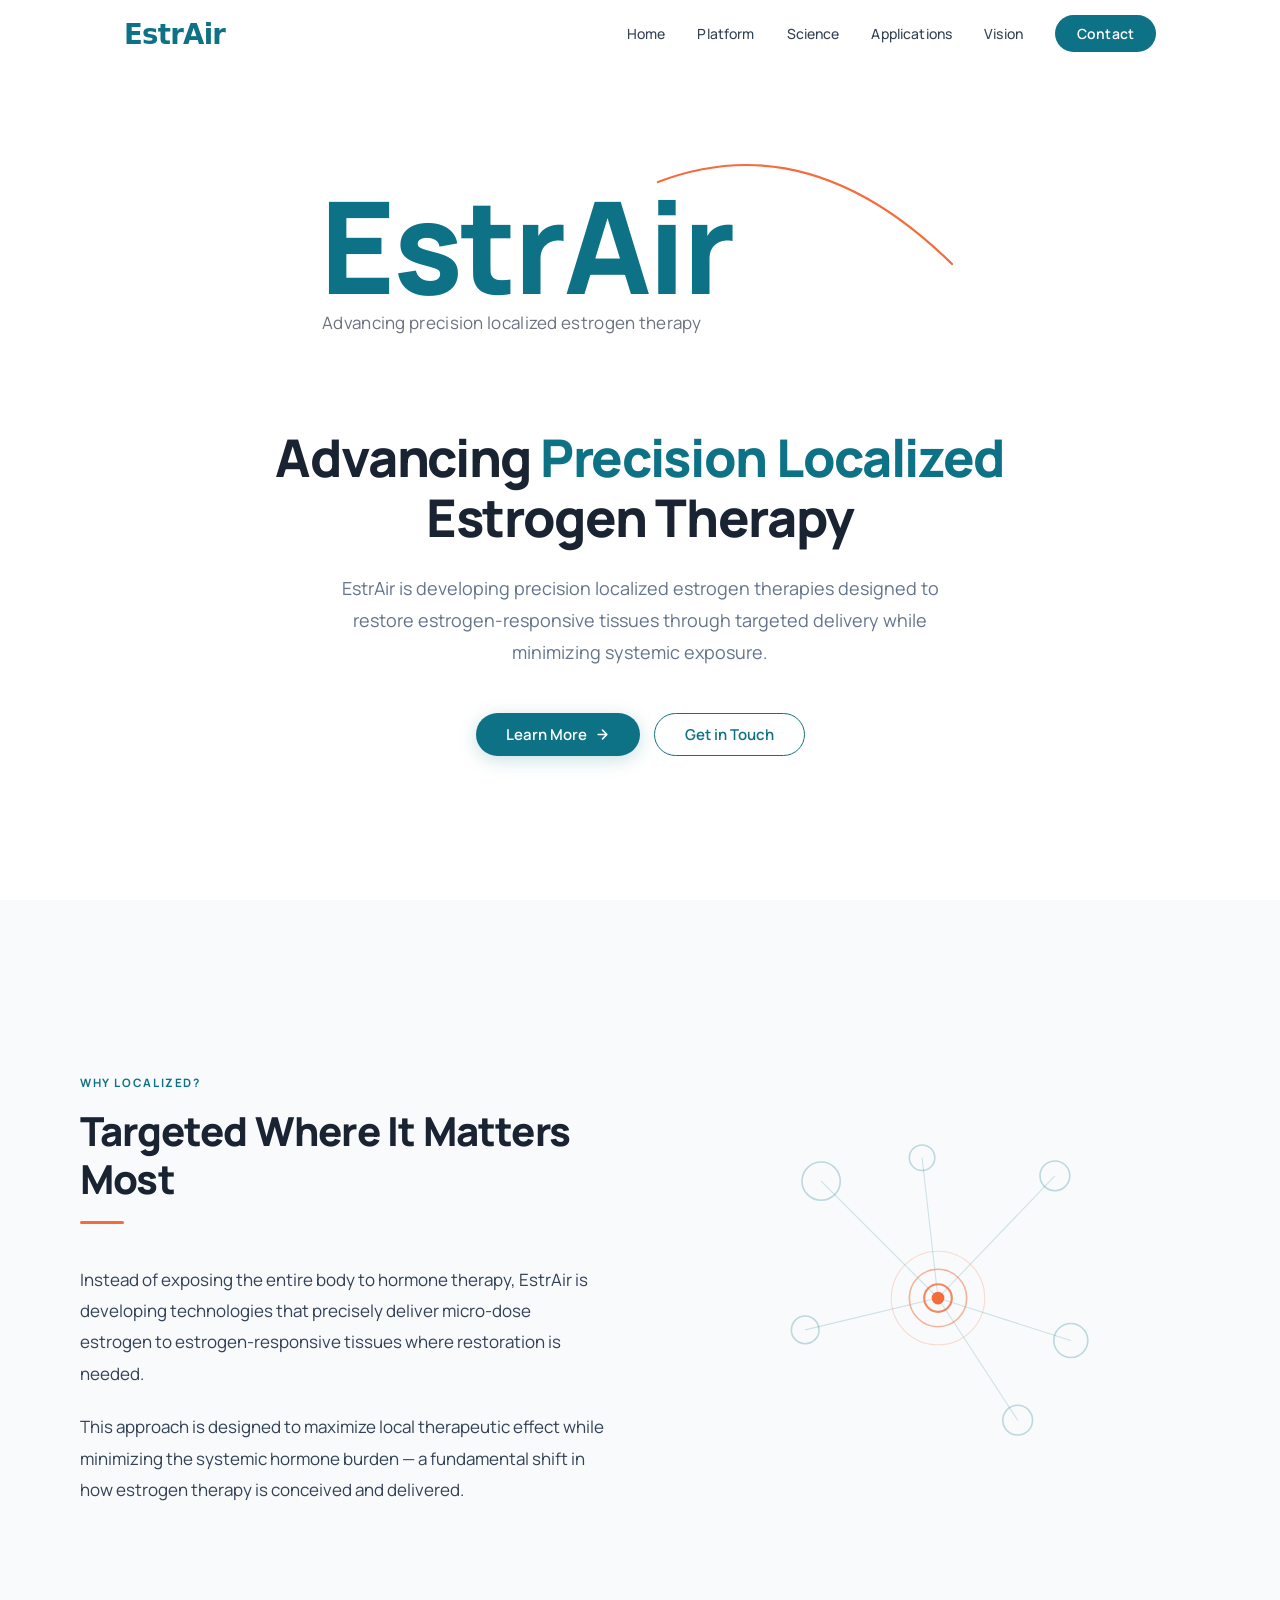
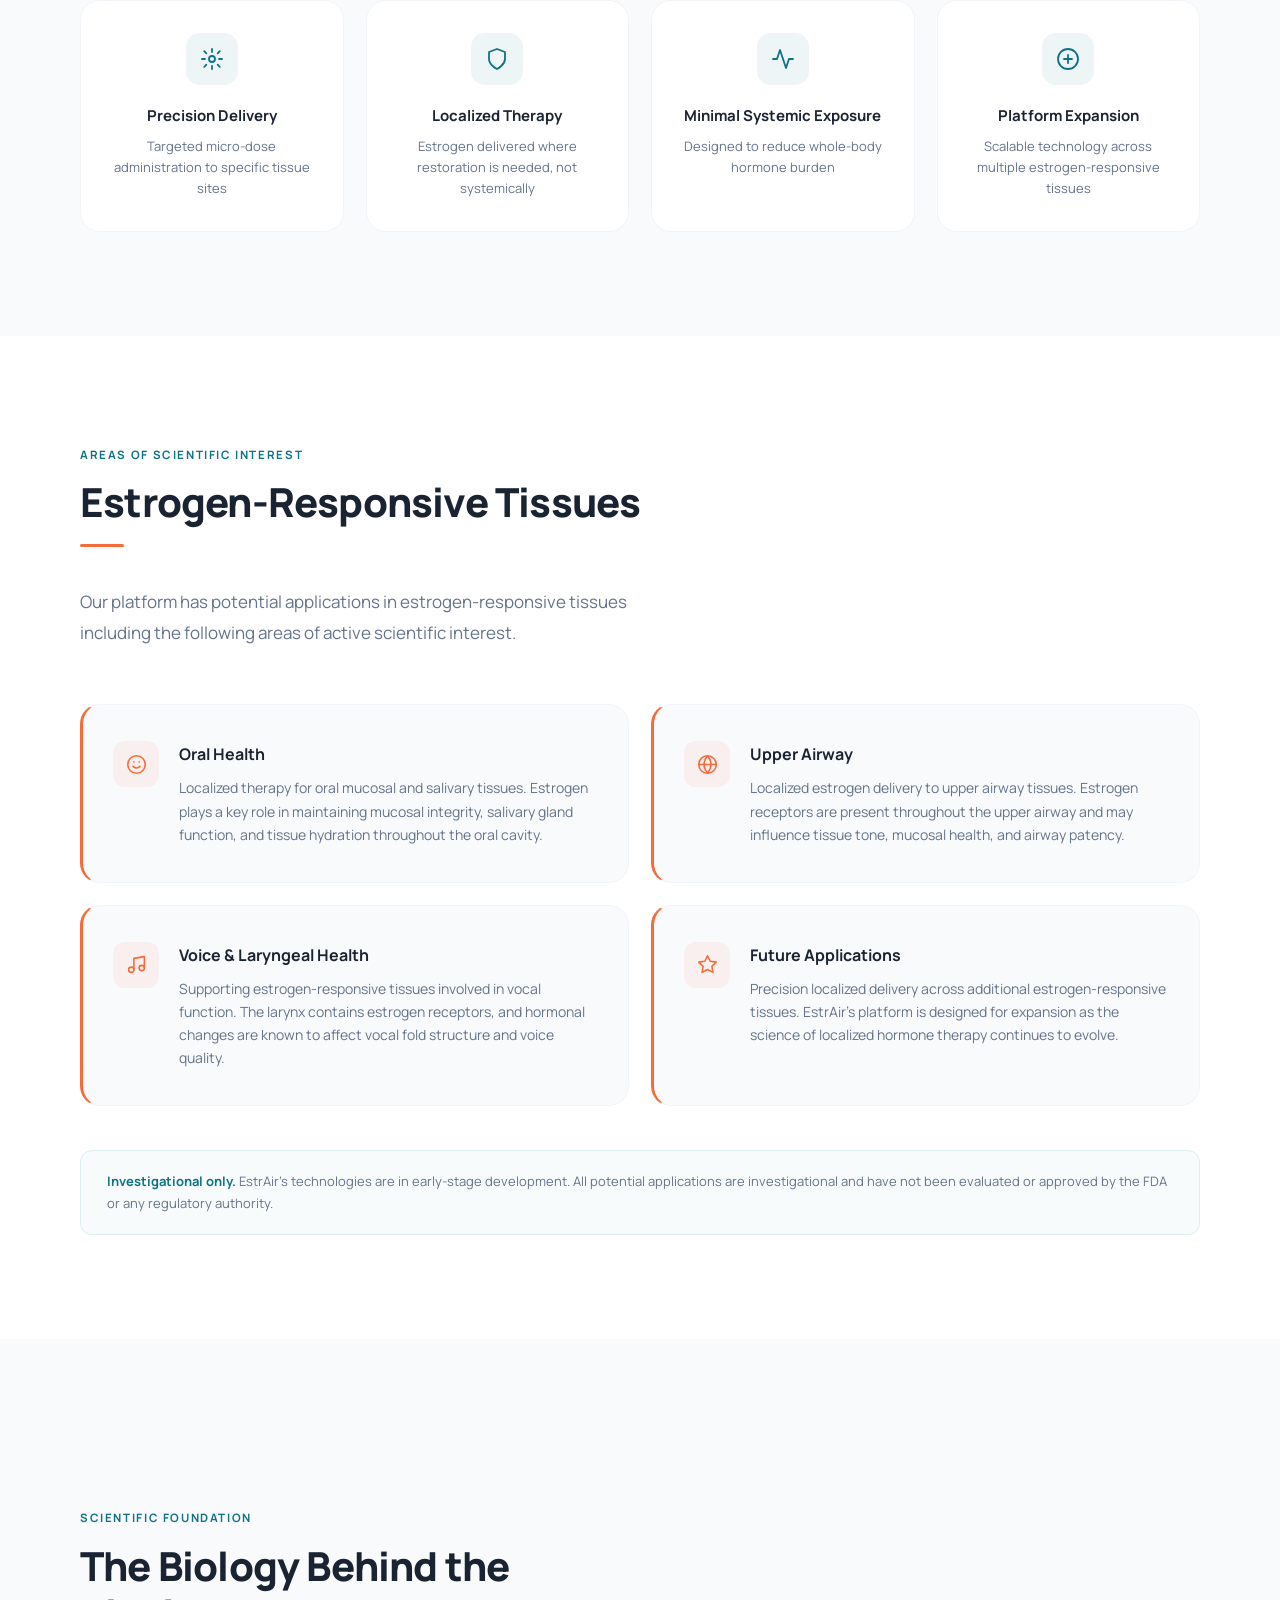
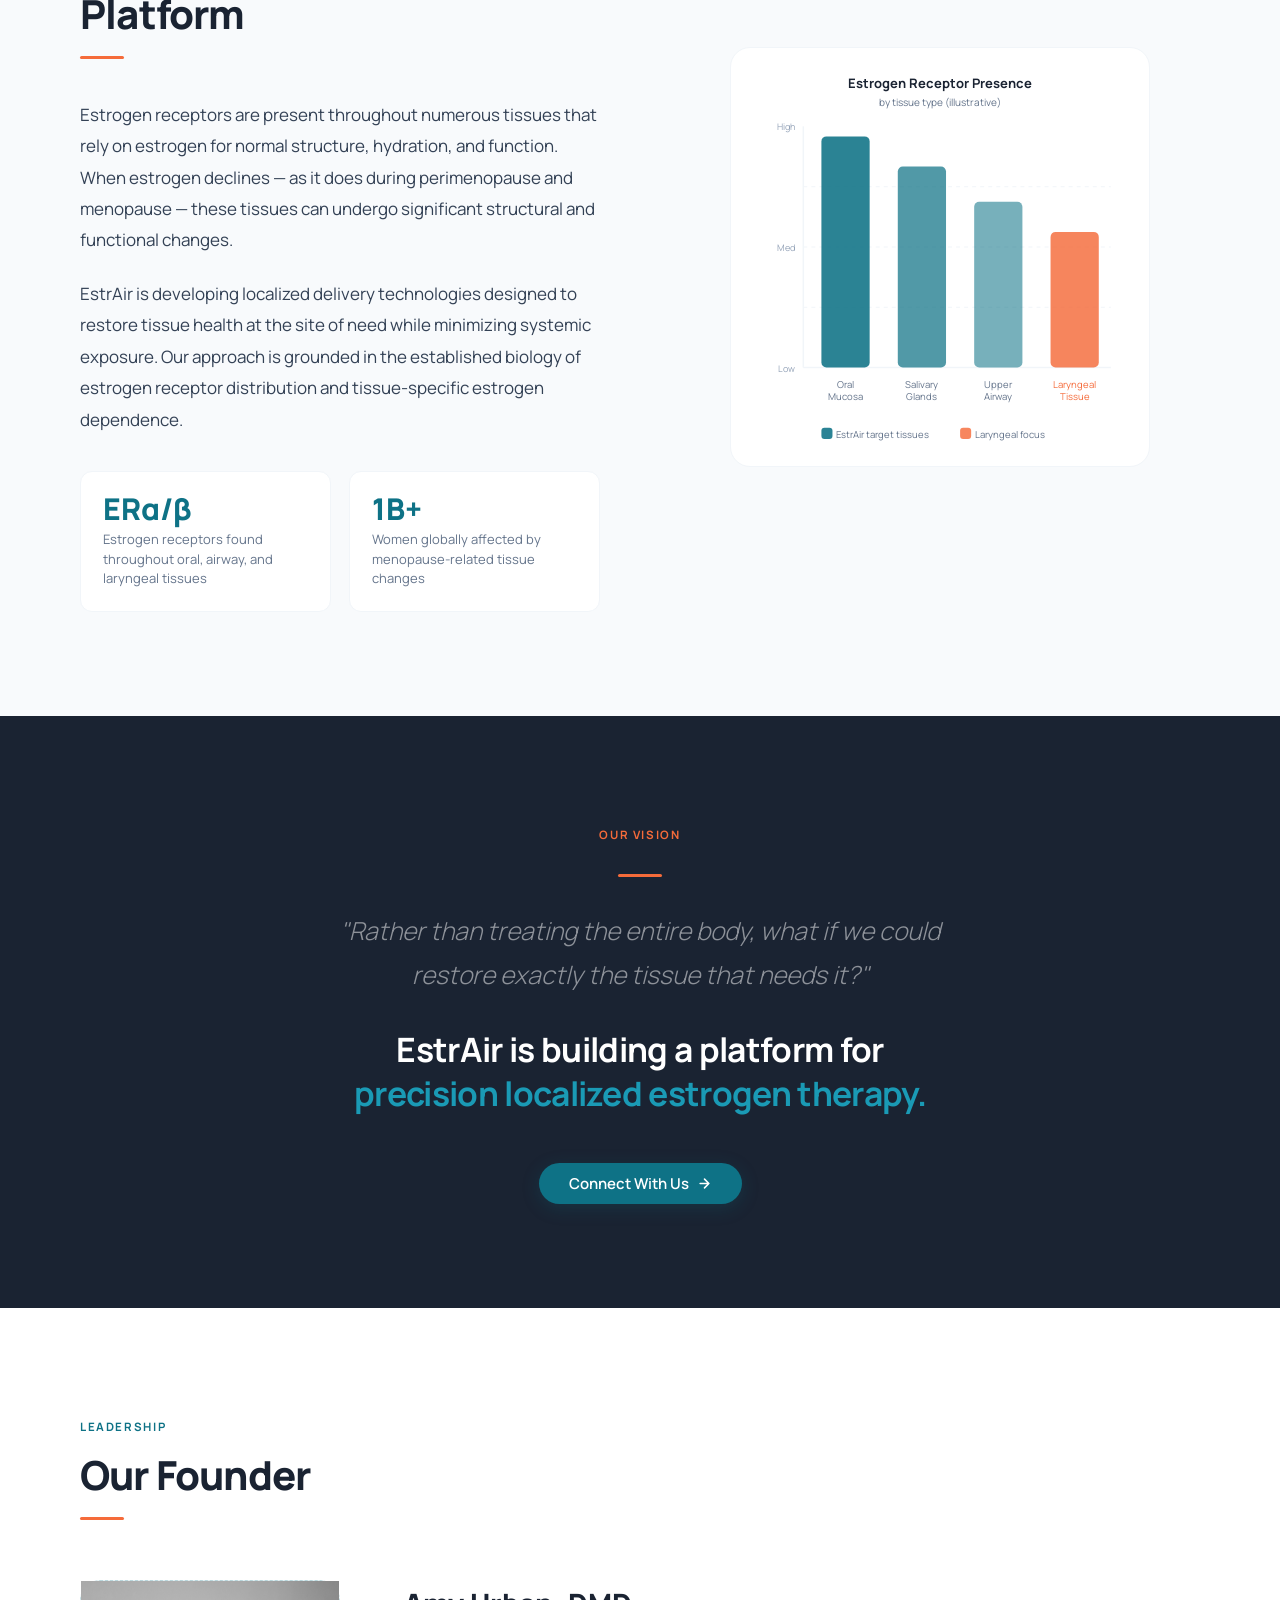
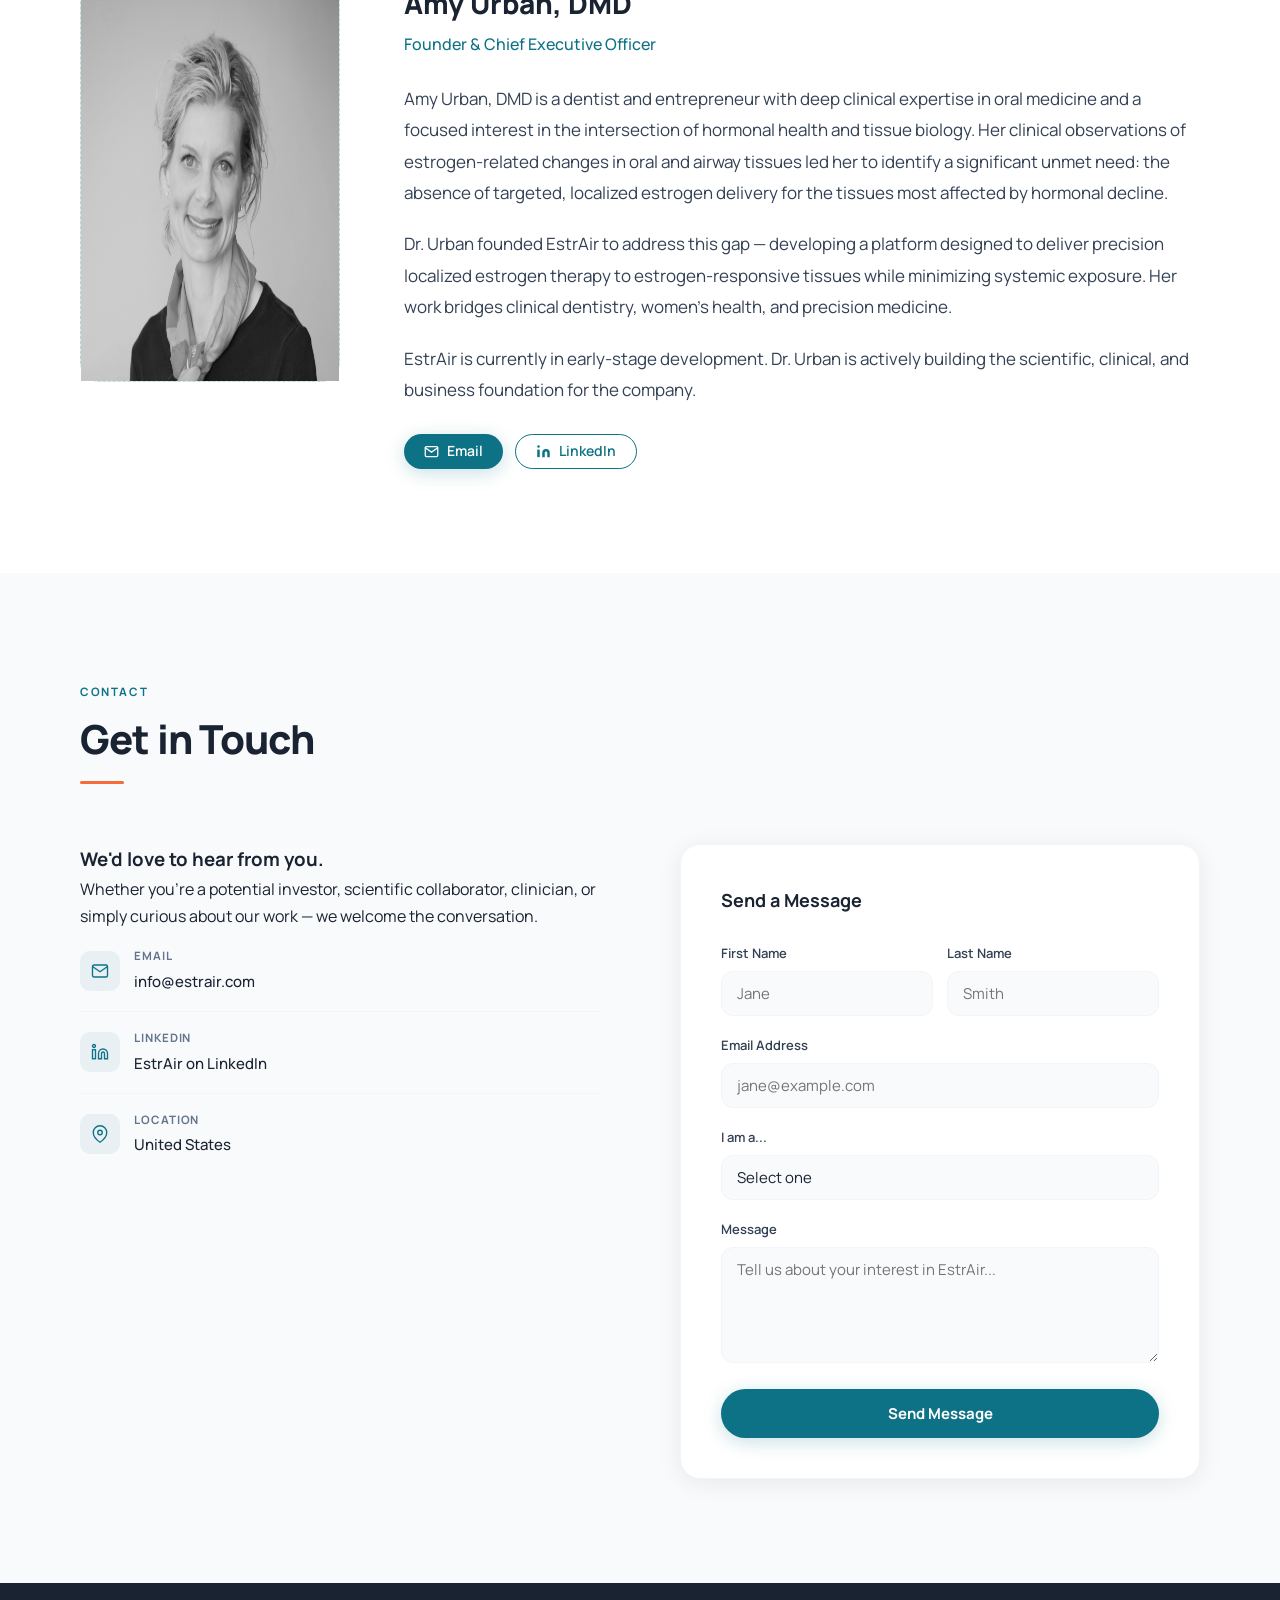
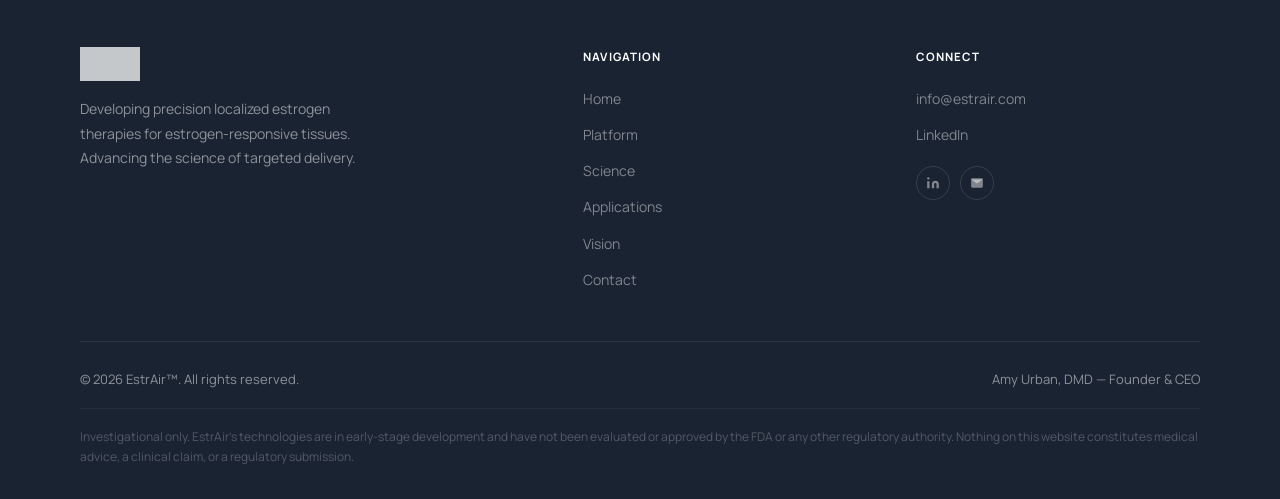
==== commit 4176648b: "Add founder photo and update favicon to teal E lettermark" ====
--- a/index.html
+++ b/index.html
@@ -543,12 +543,10 @@
 
     <div class="founder-grid">
 
-      <div class="founder-photo reveal" role="img" aria-label="Photo of Amy Urban, DMD — coming soon">
-        <svg viewBox="0 0 24 24" aria-hidden="true">
-          <path d="M20 21v-2a4 4 0 0 0-4-4H8a4 4 0 0 0-4 4v2"/>
-          <circle cx="12" cy="7" r="4"/>
-        </svg>
-        <span>Photo coming soon</span>
+      <div class="founder-photo reveal">
+        <img src="founder.jpg"
+             alt="Amy Urban, DMD — Founder &amp; CEO of EstrAir"
+             width="400" height="400" />
       </div>
 
       <div class="reveal d2">
@@ -584,7 +582,7 @@
             </svg>
             Email
           </a>
-          <a href="https://www.linkedin.com" target="_blank" rel="noopener noreferrer"
+          <a href="https://www.linkedin.com/in/amy-urban-dmd-05899734/" target="_blank" rel="noopener noreferrer"
              class="btn btn-ghost btn-sm">
             <svg width="15" height="15" viewBox="0 0 24 24" fill="currentColor" aria-hidden="true">
               <path d="M16 8a6 6 0 0 1 6 6v7h-4v-7a2 2 0 0 0-2-2 2 2 0 0 0-2 2v7h-4v-7a6 6 0 0 1 6-6z"/>
@@ -646,7 +644,7 @@
           </div>
           <div>
             <strong>LinkedIn</strong>
-            <a href="https://www.linkedin.com" target="_blank" rel="noopener noreferrer">
+            <a href="https://www.linkedin.com/in/amy-urban-dmd-05899734/" target="_blank" rel="noopener noreferrer">
               EstrAir on LinkedIn
             </a>
           </div>
@@ -742,10 +740,10 @@
         <h4>Connect</h4>
         <ul>
           <li><a href="mailto:info@estrair.com">info@estrair.com</a></li>
-          <li><a href="https://www.linkedin.com" target="_blank" rel="noopener noreferrer">LinkedIn</a></li>
+          <li><a href="https://www.linkedin.com/in/amy-urban-dmd-05899734/" target="_blank" rel="noopener noreferrer">LinkedIn</a></li>
         </ul>
         <div class="foot-social">
-          <a href="https://www.linkedin.com"
+          <a href="https://www.linkedin.com/in/amy-urban-dmd-05899734/"
              target="_blank"
              rel="noopener noreferrer"
              class="soc-btn"
